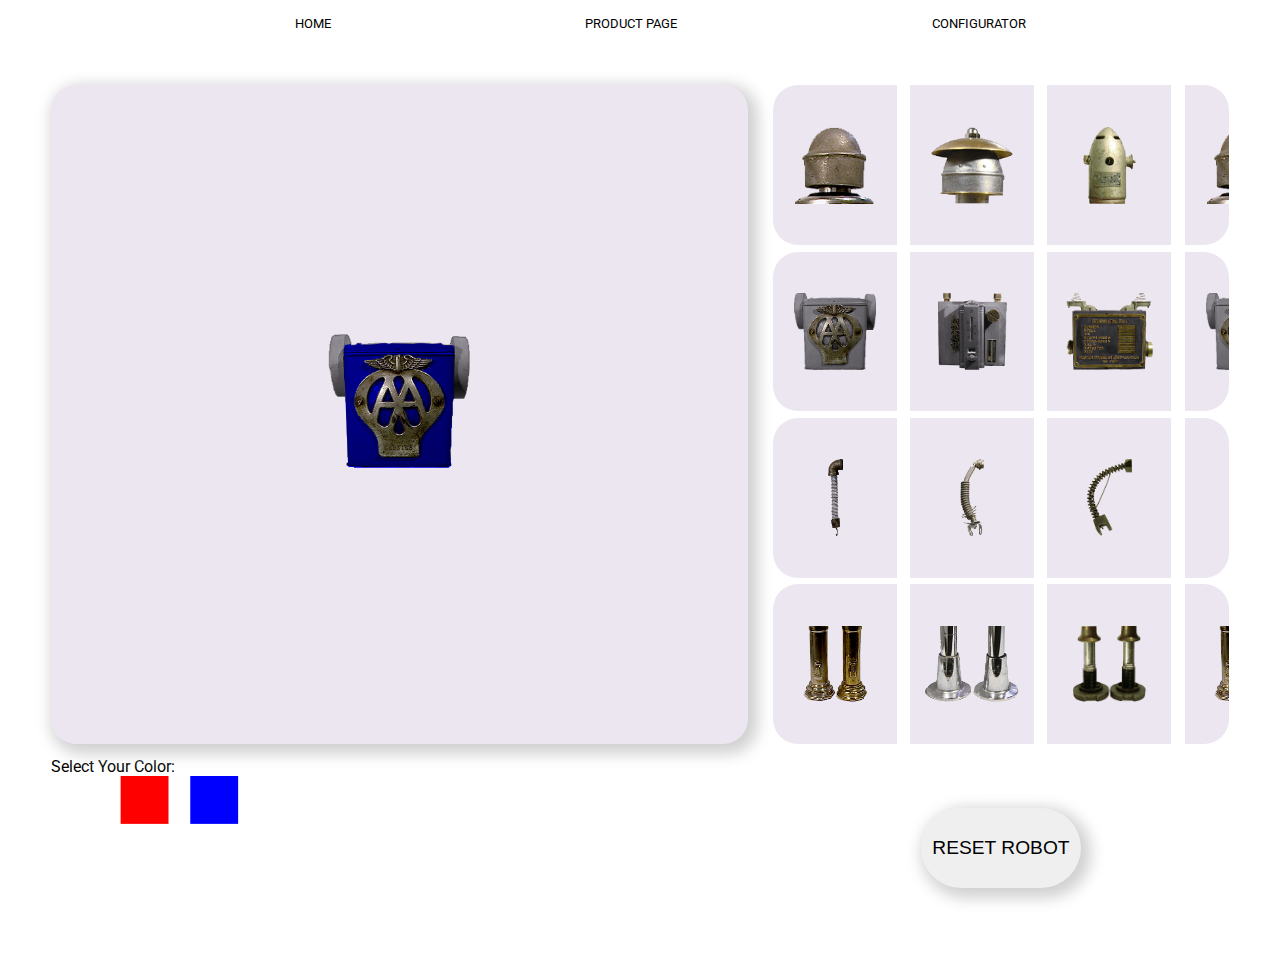
==== assemble.html @ 92189b18 "commiting all" ====
<!DOCTYPE html>
<html lang="en">
  <head>
    <meta charset="UTF-8" />
    <meta http-equiv="X-UA-Compatible" content="IE=edge" />
    <meta name="viewport" content="width=device-width, initial-scale=1.0" />

    <link rel="stylesheet" href="assemble.css" />
    <link rel="stylesheet" href="common.css" />

    <title>Robot assembly</title>
  </head>
  <body>
    <div id="nav">
      <ul>
        <li><a href="/index.html"> home</a></li>
        <li><a href="/scrolling.html">product page</a></li>
        <li><a href="/assemble.html">configurator</a></li>
      </ul>
    </div>
    <main>
      <div id="configurator">
        <div id="preview_container">
          <!-- APPEND CREATED LIST HERE -->
          <section id="chosen">
            <ul></ul>
          </section>
          <div id="preview">
            <!-- This SVG is just an example. It should be deleted and we call the robot_1.svg, robot_2.svg and so forth when clicking the bodies in the bodypart selection -->
            <!-- <svg
              xmlns="http://www.w3.org/2000/svg"
              xmlns:xlink="http://www.w3.org/1999/xlink"
              viewBox="0 0 424 454.9"
            >
              <g class="hide" data-part="legs_3" id="legs_3">
                <image
                  id="legs_3_img"
                  width="152"
                  height="160"
                  transform="translate(135.22 294.9)"
                  xlink:href="robots/robot_11.png"
                />
              </g>
              <g
                class="hide"
                data-part="legs_2"
                id="legs_2"
                style="fill: none; isolation: isolate"
              >
                <image
                  id="legs_2_img"
                  width="173"
                  height="142"
                  transform="translate(123.16 295.32)"
                  xlink:href="robots/robot_12.png"
                />
              </g>
              <g
                class="hide"
                data-part="legs_1"
                id="legs_1"
                style="fill: none; isolation: isolate"
              >
                <image
                  id="legs_1_img"
                  width="118"
                  height="140"
                  transform="translate(151.76 295.73)"
                  xlink:href="robots/robot_13.png"
                />
              </g>
              <g class="hide" data-part="arm_3_right" id="arm_3_right">
                <image
                  id="arm_3_r_img"
                  width="116"
                  height="182"
                  transform="translate(308 121.8)"
                  xlink:href="robots/robot_14.png"
                />
              </g>
              <g class="hide" data-part="arm_3_left" id="arm_3_left">
                <image
                  id="arm_3_l_img"
                  width="113"
                  height="195"
                  transform="translate(0 123.35)"
                  xlink:href="robots/robot_15.png"
                />
              </g>
              <g
                class="hide"
                data-part="arm_2_right"
                id="arm_2_right"
                style="fill: none; isolation: isolate"
              >
                <image
                  id="arm_2_r_img"
                  width="83"
                  height="241"
                  transform="translate(308.71 124.73)"
                  xlink:href="robots/robot_16.png"
                />
              </g>
              <g
                class="hide"
                data-part="arm_2_left"
                id="arm_2_left"
                style="fill: none; isolation: isolate"
              >
                <image
                  id="arm_2_l_img"
                  width="76"
                  height="242"
                  transform="translate(38.36 125.23)"
                  xlink:href="robots/robot_17.png"
                />
              </g>
              <g
                class="hide"
                data-part="arm_1_right"
                id="arm_1_right"
                style="fill: none; isolation: isolate"
              >
                <g id="arm_1_r" style="fill: none; isolation: isolate">
                  <path
                    d="M332.71,180.46l20,2v2h2v3h-2v2h2v3c-.3.75-2.72.21-2,3l2,1v2h-2v3h2v2l-2,1c-.74,2.57,1.77,2.15,2,4l-2,1-1,3h3v1c-4.65,1.46-2.51,1.15-2,5,0,0,2,0,1,1h-2v3h2v2h-2v3h2c-1.12,4.09-1.28,1.15-3,3,.33,1,.66,2,1,3h1l-2,3,2,1c.66,2.82-1.76,2.28-2,3a2.53,2.53,0,0,0,1,3,2.72,2.72,0,0,1-1,3c.33,1,.66,2,1,3h-1v2h-1l2,3-2,1c-.66,2.85,1.6,2.13,2,3v2h-2v2c.32.77,2.19.39,2,2h-1c-.34,1-.67,2-1,3,.09.56,2.32.52,2,2l-2,1v3h2c-.34.66-.67,1.33-1,2h-1c-.55,1.63,1,1.86,1,2q-.51,3-1,6h2v2h-2v3h2v2h-2c.7,4,.4,3.66,0,8h2c-.83,1.87-1.49,2.61-2,5h2c-.83,1.87-1.49,2.61-2,5h2c-.83,1.87-1.49,2.61-2,5h2v2h-2v3h2v2h-2c.44,2.22,1.86,3.47,2,5h-1a9.84,9.84,0,0,0-1,4h2c-1.13,4.09-2.09,1.7-3,3-1.17,1.65,1.6.79,2,1v1h-1c.33,1,.66,2,1,3l-3,1v1h-2v1h-16a7.48,7.48,0,0,0-2-3c.45-1.36,1.39-1.68,1-4,0,0-1.29-.21-1-2a2.72,2.72,0,0,0,1-3s-1.3-.12-1-2a2.74,2.74,0,0,0,1-3s-1.3-.12-1-2h1c.45-2.31-1-3-1-3,.33-1,.66-2,1-3v-1h-1a2.79,2.79,0,0,1,1-3c.52-2.41-.94-2.58-1-4,.33-.67.66-1.34,1-2h-1c.33-.67.66-1.34,1-2l-2-1c.13-1.7,2-1.83,2-2,.44-1.64-1-1.86-1-2q.5-3,1-6c-2-.58-.87.12-2-1l3-1c1-2.34-1.91-2.69-2-3q.5-2.5,1-5c0-.15-1.39-.38-1-2l2-1-2-4h2c.06-.72-1.65-3.36-2-5h2c-.83-1.88-1.49-2.62-2-5h2v-3h-2v-3h2v-2h-2v-3h2c-.34-1.34-.67-2.67-1-4h-1v-1h2a9.64,9.64,0,0,0-1-4h-1c.16-1.66,2-1.87,2-2q-.51-2.51-1-5h2c-.34-1.34-.67-2.67-1-4h-1v-1h2q-.51-2.51-1-5l2-1c-.2-1.73-2-1.88-2-2-.62-2.9,1.59-2.1,2-3v-2h-2v-2h2v-3h-2v-2c2.76-.73,2.23-.28,3-3h-2v-3h2c-2.46-5.88-1.31-1.51,0-7h-2c.33-1.34.66-2.67,1-4h1l-2-3c1.71-1.13,1.35-.64,2-3h-2c.46-2.4,1.15-3.15,2-5h-2v-3h2Z"
                  />
                </g>
                <image
                  id="arm_1_r_img"
                  width="59"
                  height="276"
                  transform="translate(304.71 121.46)"
                  xlink:href="robots/robot_18.png"
                />
              </g>
              <g
                class="hide"
                data-part="arm_1_left"
                id="arm_1_left"
                style="fill: none; isolation: isolate"
              >
                <g
                  id="arm_1_l"
                  style="
                    fill: none;
                    mix-blend-mode: multiply;
                    isolation: isolate;
                  "
                >
                  <path
                    d="M93.21,185.49h2v3h-1c-.8,1.82-1.26.78,0,2s0,.4,2,1v2l-3,1c.85,1.13-.13.14,1,1,1.14,1.14,0,.4,2,1-.64,2.74-1.31,2.27-2,5h3v1c-2,1.13-2.34,1.42-3,4h3c-.72,2.76-.28,2.24-3,3v2l3,1-3,4c2.76.72,2.24.28,3,3h-2v3h2c-.64,2.74-1.31,2.27-2,5h2v3h-2v3h2v2h-2v3h2v2h-2c1.16,4.08.91,1.06,3,3v1h-1c-1.14,1.14,0,.4-2,1,1.16,4.08.91,1.06,3,3v1h-1c-1.14,1.14,0,.4-2,1v3h3v1c-5.26,2.66-1.46,1,0,6h-2l1,4h1c.23,1.75-2,1.74-2,2-.08.57,1.68,3.44,2,5h-2v3h3v1h-1c-1.14,1.14,0,.4-2,1v4h1v-1c.86-1.89,1,2,1,2h-2v3h2v2h-2l-1,3h3v1a6.12,6.12,0,0,0-3,3h1c1.14,1.14,0,.4,2,1-2,2.52-2.41.41-3,5h3v1h-2v3s1.68.81,2,2h-1l-2,3h3v2c-.35.8-2.72.21-2,3l2,1v2h-2v3h3v1h-2v3h2v2h-2c.38,3.54,1.24,3,2,6l-7,1v1l-16,2v-3h2v-2c-2.76-.72-2.24-.28-3-3h3v-2c-2.76-.72-2.24-.28-3-3h2c-.77-3.22-1.51-2.16-2-6h2v-1c-1.91-1.26-1.66-1-2-4h2v-1a6.75,6.75,0,0,1-3-3c2.88-2.11,2-.92,1-4h-1v-1h1c1.14-1.14,0-.4,2-1v-2h-2v-3h2v-2l-3-1v-1h1c1.14-1.14,0-.4,2-1-.72-2.76-.28-2.24-3-3v-2h3c-.72-2.76-.28-2.24-3-3v-2h3v-3h-2c.68-3.81.66-3.2,0-7h2v-3c-2-.57-.86.12-2-1,1.91-1.26,1.66-1,2-4h-2v-2h2v-3h-3v-1c1.36-1.17,1.53-1.83,2-4h-2v-2h2v-3h-2c.65-2.74,1.31-2.28,2-5h-2c.65-2.74,1.31-2.28,2-5l-3-1v-1h1c1.14-1.14,0-.4,2-1-.64-2.74-1.31-2.28-2-5h2v-3h-3v-2h3c-.72-2.76-.28-2.24-3-3v-2h3v-1c-1.14-1.14-.4,0-1-2h-2v-2h3v-1c-1.14-1.14-.4,0-1-2h-2v-2h3v-1c-1.14-1.14-.4,0-1-2h-2v-2h2v-3h-2v-3h2v-1c-1.91-1.26-1.66-1-2-4,1.14-1.14.4,0,1-2h-2c.65-2.74,1.31-2.28,2-5h-3v-1h1v-3h1v-1h-3v-1h1c1.78-1.59,16.62-3,21-3a6.8,6.8,0,0,0,3,3C94.27,183.29,93.83,183.06,93.21,185.49Z"
                  />
                </g>
                <image
                  id="arm_1_l_img"
                  width="53"
                  height="273"
                  transform="translate(62.23 121.46)"
                  xlink:href="robots/robot_19.png"
                />
              </g>
              <g class="hide" data-part="head_3" id="head_3">
                <image
                  id="head_3_img"
                  width="75"
                  height="109"
                  transform="translate(174.24)"
                  xlink:href="robots/robot_110.png"
                />
              </g>
              <g
                class="hide"
                data-part="head_2"
                id="head_2"
                style="fill: none; isolation: isolate"
              >
                <image
                  id="head_2_img"
                  width="117"
                  height="109"
                  transform="translate(152.72 1.03)"
                  xlink:href="robots/robot_111.png"
                />
              </g>
              <g
                class="hide"
                data-part="head_1"
                id="head_1"
                style="fill: none; isolation: isolate"
              >
                <image
                  id="head_1_img"
                  width="97"
                  height="94"
                  transform="translate(163 15.03)"
                  xlink:href="robots/robot_112.png"
                />
              </g>
              <g
                class="hide"
                data-part="body_1"
                id="body_1"
                style="fill: none; isolation: isolate"
              >
                <g id="torso_1" style="fill: none; isolation: isolate">
                  <path
                    d="M153.46,110.33c11.13,0,21.74.41,30.13-2h10v1c2.69.7,4.6-.77,6-1l33.15,1c9.05-2.53,20.8.19,30.14,0l13.06-1,1,2h2v1h15.07c2.45,4.67,2.09,10.71,2,18.08-1.91,2.21-1,9.14-1,13.06v51.23h-1v3h-1v23.11h-1v18.08h-1V267h-1v3h-1q1,12.56,2,25.11a13.36,13.36,0,0,0-4,3H142.41v-1h-8l-1-2h-2v-4h2q-2.52-61.78-5-123.56c-2-7.25-1-19.17-1-28.13,0-10.36-2.28-19.48,1-28.12l9-2,1,2h6v-1h2l1-2c3.06-1.27,4.52,2.16,6,0Z"
                  />
                  <path
                    d="M171.54,134.44v-2h-2v2c-4.31-.09-9.19-.08-12.06,1v2a40.54,40.54,0,0,1,6,4l2,3h3v1h2v1h2l1,2h7v2l-6,2v1h-3v1h-2l-1,2-4,1-1,2h-2l-2,3q-3.51,3-7,6v2l-2,1v2l-2,2v2h-1v2h-1v2h-1v4h-1c-1,3-2.21,15-1,19.09h1v5h1v3h1c.34,1.34.67,2.68,1,4h1v2l4,3v2l5,4v2l5,4,5,6,3,2v2l2,1v2l2,1v2h1v2h1c3.35,7.56,2.28,18.93,4,28.13l3,1,1,2h2v1h53.23v-2l3-2c-.34-2-.67-4-1-6h1V259h1v-2h1v-3h1c.34-1.34.67-2.68,1-4l4-3v-2l10.05-9,4-5,2-1v-2l3-2,1-4,2-1v-2l2-2v-2h1v-2l2-1c.33-1.34.67-2.68,1-4h1c1.31-3.63,0-19.62-1-22.1h-1v-2h-1v-3h-1v-2h-1v-2l-2-1c-.33-1.34-.67-2.68-1-4l-3-2v-2l-3-2c-5.67-5.77-11.63-12.19-21.09-14.06.85-1.14-.13-.15,1-1,2.07-2.3,6-1.9,9-3,.66-1.2,1.63-1.43,2-2v-2l2-1v-4l3-2-1-3h-7v-2h-2v2h-6v-1h-2v-1h-8v-1h-2v-1l-6-2v-1l-14.06,1v-1l-12.06,1v1c-.89.12-4-3.27-8-2v1l-5,1-1,2-4,1v1h-7v1Z"
                  />
                </g>
                <g id="shoulders_1" style="fill: none; isolation: isolate">
                  <path
                    d="M129.35,190.69H117.29l-2-3h-1v-2h-1v-3h-1v-2h-1v-4h-1v-4h-1v-5h-1v-5h-1q-.51-6.52-1-13.06h-1v-3h-1V133.44c0-13.47,2.06-23.59,4-34.16,1.1-.59,1.6-1.76,2-2h2v-1l20.09-1c2.46,4.38,5.36,8.6,6,15.06-4.43-1.77-3.81-.54-7,1-2.24,1.07-1.12-1-3,1-1.68,1.78-3.28,13.58-2,18.08,1.5,5.26,1,14.22,1,21.1v16.07h1v8A90.18,90.18,0,0,0,129.35,190.69Z"
                  />
                  <path
                    d="M311.17,193.71H295.09q.51-40.19,1-80.36c-3.11-1.65-1.81-1.91-7-2,.35-4.71,2.13-7.9,3-12.06,3.5-.72,18.56-1.3,21.09,1,2.83,2.32,3.91,7.16,5,11v9c3.18,11.55.76,37.48-2,47.21v9h-1v5h-1v5h-1Q312.16,190.19,311.17,193.71Z"
                  />
                </g>
                <g id="chest_1" style="fill: none; isolation: isolate">
                  <path
                    d="M211.72,186.68h-2c-1.14-9.05-15-26.12,4-26.12,1.84,3.38,3.74,4.73,4,10h-1c-.33,2-.67,4-1,6h-1v3l-2,1C212.39,182.66,212.05,184.67,211.72,186.68Z"
                  />
                  <path
                    d="M184.6,162.57h3v1h1v3h-1q-.51,3-1,6l-2,1c-.34,1.34-.67,2.68-1,4h-1c-.34,1.33-.67,2.67-1,4h-1L169.53,214.8c-2-.57-.87.12-2-1-2.57-2.22-1.78-4.52-3-8h-1V186.68h1c.33-1.34.67-2.68,1-4h1v-3h1v-2l2-1v-2l2-1,5-6h1l1-2h2l1-2h3Z"
                  />
                  <path
                    d="M251.9,212.79c-.69-4-2.75-6.88-4-10l-2-9h-1v-2h-1v-3h-1l-2-6h-1v-2h-1v-2h-1v-3h-1c-.33-1.34-.67-2.68-1-4h-1v-2h-1v-2h-1c-.92-1.39-.67-1.76-1-4a12.71,12.71,0,0,1,5-1v1l5,1,2,3,9,8v2h1c.33,1.33.67,2.67,1,4h1v4h1v2h1v6h1c1.35,4.81-1.22,16.28-3,18.08v1Z"
                  />
                  <path
                    d="M193.64,181.65c2.77.73,2.24.28,3,3h1c.34,2,.67,4,1,6h1v3h1v2h1c.45,1.34-.39.14-1,1-2.06,1.89-9.27,1.11-13.06,1-.85-1.14.13-.15-1-1C188.79,191.63,191.36,187.12,193.64,181.65Z"
                  />
                  <path
                    d="M227.79,181.65c1.17,5.73,4.58,8.08,5,15.07-4.88.89-6.5.18-12.05,0l2-10,2-1v-3h1C226.93,181.51,225.78,182.26,227.79,181.65Z"
                  />
                  <path
                    d="M193.64,233.89a21.21,21.21,0,0,1-10,0l-2-3h-1v-2h-1c-1.43-4,3.29-15.67,4-19.09,4.07-1.52,11.44-1.05,17.08-1v-1h1v1c1.15,1.14.4,0,1,2h-1c-.33,1.68-.67,3.35-1,5h-1v3h-1v2h-1v5h-1l-1,5h-1C194.31,231.88,194,232.88,193.64,233.89Z"
                  />
                  <path
                    d="M219.75,208.78h18.09c.58,2.82,2.27,4.79,3,7v6h1v3h1c-.34,2-.67,4-1,6-5.72,3.5-4.34,5.23-12,2-.54-1.06-1.85-1.71-2-2v-3l-2-1v-2h-1l-2-9C221.54,213,220.3,213.3,219.75,208.78Z"
                  />
                  <path
                    d="M210.71,224.85c2.84,1.86,6.82,12.14,7,17.07-2.15,1.73-.57,2.05-4,3v1c-1.69,1-5.89-.76-7-1-1-2.22-1.67-2.83-2-6Q207.71,231.88,210.71,224.85Z"
                  />
                </g>
                <image
                  id="body_1_img"
                  width="215"
                  height="203"
                  transform="translate(104 94.73)"
                  xlink:href="robots/robot_113.png"
                />
              </g>
            </svg> -->
          </div>
        </div>
        <div id="bodyparts">
          <div id="heads">
            <div class="part_container">
              <img src="img/head_1.png" data-part="head_1" alt="" />
            </div>
            <div class="part_container">
              <img src="img/head_2.png" data-part="head_2" alt="" />
            </div>
            <div class="part_container">
              <img src="img/head_3.png" data-part="head_3" alt="" />
            </div>
            <div class="part_container">
              <img src="img/head_1.png" data-part="head_1" alt="" />
            </div>
            <div class="part_container">
              <img src="img/head_2.png" data-part="head_2" alt="" />
            </div>
            <div class="part_container">
              <img src="img/head_3.png" data-part="head_3" alt="" />
            </div>
          </div>
          <div id="bodies">
            <div class="part_container">
              <img src="img/body_1.png" data-part="body_1" alt="" />
            </div>
            <div class="part_container">
              <img src="img/body_2.png" data-part="body_2" alt="" />
            </div>
            <div class="part_container">
              <img src="img/body_3.png" data-part="body_3" alt="" />
            </div>
            <div class="part_container">
              <img src="img/body_1.png" data-part="body_1" alt="" />
            </div>
            <div class="part_container">
              <img src="img/body_2.png" data-part="body_2" alt="" />
            </div>
            <div class="part_container">
              <img src="img/body_3.png" data-part="body_3" alt="" />
            </div>
          </div>
          <div id="arms">
            <div class="part_container">
              <img src="img/arm_1_left.png" data-part="arm_1_left" alt="" />
            </div>
            <div class="part_container">
              <img src="img/arm_2_left.png" data-part="arm_2_left" alt="" />
            </div>
            <div class="part_container">
              <img src="img/arm_3_left.png" data-part="arm_3_left" alt="" />
            </div>
            <div class="part_container">
              <img src="img/arm_1_right.png" data-part="arm_1_right" alt="" />
            </div>
            <div class="part_container">
              <img src="img/arm_2_right.png" data-part="arm_2_right" alt="" />
            </div>
            <div class="part_container">
              <img src="img/arm_3_right.png" data-part="arm_3_right" alt="" />
            </div>
          </div>
          <div id="legs">
            <div class="part_container">
              <img src="img/legs_1.png" data-part="legs_1" alt="" />
            </div>
            <div class="part_container">
              <img src="img/legs_2.png" data-part="legs_2" alt="" />
            </div>
            <div class="part_container">
              <img src="img/legs_3.png" data-part="legs_3" alt="" />
            </div>
            <div class="part_container">
              <img src="img/legs_1.png" data-part="legs_1" alt="" />
            </div>
            <div class="part_container">
              <img src="img/legs_2.png" data-part="legs_2" alt="" />
            </div>
            <div class="part_container">
              <img src="img/legs_3.png" data-part="legs_3" alt="" />
            </div>
          </div>
        </div>

        <section id="colors">
          Select Your Color:
          <svg viewbox="0 0 800 200">
            <rect
              class="color_btn"
              x="80"
              width="55
            "
              height="55
            "
              fill="red"
            />
            <rect
              class="color_btn"
              x="160"
              width="55
            "
              height="55
            "
              fill="blue"
            />
          </svg>
        </section>
        <div id="btn"><button>reset robot</button></div>
      </div>
    </main>

    <script src="https://cdnjs.cloudflare.com/ajax/libs/gsap/3.6.0/gsap.min.js"></script>
    <script src="assemble.js"></script>
    <script src="toggle.js"></script>
    <script src="color.js"></script>
  </body>
</html>
---- assemble.css ----
/**CONFIGURATOR**/
* {
  box-sizing: border-box;
}
/* Hide scrollbars in all scrollable divs */
*::-webkit-scrollbar {
  position: relative;
  display: none;
}

body {
  margin: 0px;
}

/* --- MOBILE VIEW --- */

@media only screen and (max-width: 699px) {
  #configurator {
    padding: 3vw;
    width: 100vw;
    /* height: 100vh;
        overflow: hidden; */
    overflow-y: scroll;
    scroll-behavior: smooth;
  }

  /* #preview_container only here to fix #preview and hide scroll content behind it - maybe there's a better solution? */
  #preview_container {
    /* background-color: darkmagenta; */
    position: fixed;
    top: 0vw;
    left: 0vw;
    width: 100vw;
    height: 100vw;
    display: flex;
    justify-content: center;
    align-items: center;
  }

  #preview_container #nav {
  }

  #preview {
    width: 94vw;
    height: 94vw;
  }

  #bodyparts {
    margin-top: 100vw;
    width: 94vw;
  }

  #bodyparts > div {
    width: 94vw;
    height: 30vw;
    margin-top: 3vw;
    display: grid;
    grid-template-columns: repeat(6, 35%);
    grid-gap: 2%;
    overflow-x: scroll;
    scroll-behavior: smooth;
  }

  .part_container {
    display: flex;
    justify-content: center;
    align-items: center;
  }

  .part_container img {
    max-height: 20vw;
  }

  #colors {
    margin-top: 3vw;
    width: 94vw;
    height: 94vw;
  }

  #activator {
    margin-top: 3vw;
    width: 94vw;
    height: 94vw;
  }
}

/* --- BIGGER THAN MOBILE --- */

@media only screen and (min-width: 700px) {
  #configurator {
    width: 100vw;
    height: 100vh;
    padding: 3vw;
    display: grid;
    grid-template-areas:
      "preview bodyparts"
      "colors reset";
    grid-template-columns: 60% 40%;
    grid-template-rows: 80% 20%;
  }
  /* Here the preview_container takes up the grid area, but only serves to contain the #preview */
  #preview_container {
    grid-area: preview;
    margin: 0 1vw;
  }

  #chosen ul {
    position: absolute;
    left: 0;
    z-index: 200;
    /* display: flex;
    justify-content: flex-start; */
  }
  #chosen ul li {
    padding: 10px;
  }
  /*CHOSEN PARTS TO ANIMATE*/

  #preview {
    background-color: rgb(236, 230, 241);
    position: relative;
    height: 100%;
    width: 100%;
    border-radius: 25px;
    -webkit-border-radius: 25px;
    -moz-border-radius: 25px;
    -ms-border-radius: 25px;
    -o-border-radius: 25px;
    box-shadow: 5px 5px 15px 5px #d0d0d0;
  }

  /* See preview.css for positioning of the robot body parts */

  #bodyparts {
    grid-area: bodyparts;
    margin: 0 1vw;
    display: flex;
    flex-direction: column;
    gap: 0.5vw;
  }

  #bodyparts > div {
    width: 100%;
    height: 18vw;
    display: grid;
    grid-template-columns: repeat(10, 40%);
    grid-gap: 2%;
    overflow-x: scroll;
    scroll-behavior: smooth;
    border-radius: 25px;
  }

  .part_container {
    background-color: rgb(236, 230, 241);
    border: 0.5px lightgray;
    margin-right: 1vw;
    height: 100%;
    display: flex;
    justify-content: center;
    align-items: center;
  }

  .part_container img {
    height: 9vw;
  }

  .part_container img:hover {
    cursor: pointer;
  }

  #colors {
    grid-area: colors;
    margin: 1vw;
  }

  #btn {
    text-align: center;
    margin-top: 5vw;
  }
}

/*LARGE DESKTOPS*/
@media only screen and (min-width: 1200px) {
  #bodyparts > div {
    width: 100%;
    height: 18vw;
    grid-template-columns: repeat(10, 30%);
    grid-gap: 0.1%;
  }

  .part_container img {
    height: 6vw;
  }
}

/* Animation classes */

/* Create animation for adding a feature */
.animate-feature-in {
  animation: animate-in 1.2s;
  animation-iteration-count: 1;
}

@keyframes animate-in {
  0% {
    transform: translate(var(--diffX), var(--diffY));
  }
  100% {
    transform: translate(0, 0);
  }
}

/* Create animation for adding a feature */
.animate-feature-out {
  animation: animate-out 1.2s;
  animation-iteration-count: 1;
}

@keyframes animate-out {
  0% {
    transform: translate(0, 0);
  }
  100% {
    transform: translate(var(--diffX), var(--diffY));
    opacity: 0;
  }
}
---- common.css ----
/**MISSING  BACKGROUND COLOR**/
/**MISSING BACKGROUND COLOR OR IMG**/
@import url("https://fonts.googleapis.com/css2?family=Roboto&display=swap");
body {
  margin: 0;
  padding: 0;
  height: 100%;
  overflow-x: hidden;
  font-family: "Roboto", sans-serif;
}

.hide {
  display: none;
}

.active {
  text-decoration: underline;
  background-color: rgb(82, 81, 81, 0.9);
}

#nav ul {
  display: flex;
  justify-content: space-evenly;
}
ul li {
  list-style: none;
  text-transform: uppercase;
  color: black;
  font-size: 0.8rem;
}

li a {
  color: black;
  text-decoration: none;
}

li a:hover {
  text-decoration: underline;
  cursor: pointer;
}
li a:visited {
  text-decoration: none;
}

button {
  overflow: hidden;
  font-size: 1.2rem;
  text-transform: uppercase;
  width: 10rem;
  height: 5rem;
  border: none;
  border-radius: 45px;
  -webkit-border-radius: 45px;
  -moz-border-radius: 45px;
  -ms-border-radius: 45px;
  -o-border-radius: 45px;
  transition: transform 0.2s, background-color 0s 0.1s, color 0s 0.1s;
  -webkit-transition: transform 0.2s, background-color 0s 0.1s, color 0s 0.1s;
  -moz-transition: transform 0.2s, background-color 0s 0.1s, color 0s 0.1s;
  -ms-transition: transform 0.2s, background-color 0s 0.1s, color 0s 0.1s;
  -o-transition: transform 0.2s, background-color 0s 0.1s, color 0s 0.1s;
  box-shadow: 5px 5px 15px 5px #d0d0d0;
}

#btn:hover,
button:hover {
  transform: rotateY(180deg);
  color: hotpink;
}

#btn:hover #btn {
  transform: rotateY(900deg);
}

/*PREVIEW PAGE*/
#preview {
  display: flex;
  justify-content: center;
  align-items: center;
}

#preview svg {
  width: 80%;
  max-width: 80%;
  position: absolute;
}

.hide {
  display: none;
}

@media only screen and (min-width: 1400px) {
  #preview svg {
    width: 60%;
  }
}
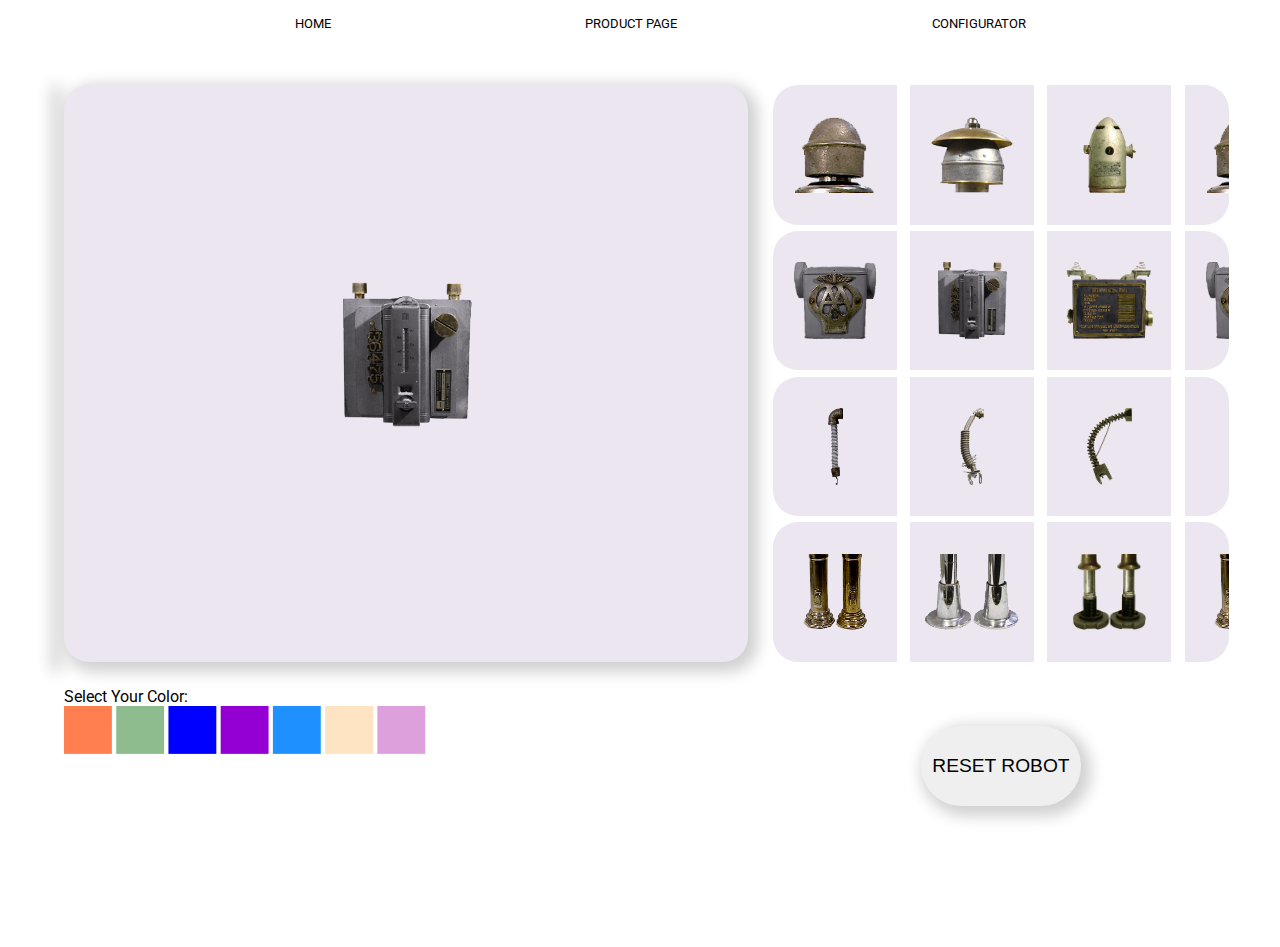
==== commit dd816f87: "Body part and color selection now work" ====
--- a/assemble.html
+++ b/assemble.html
@@ -10,6 +10,7 @@
 
     <title>Robot assembly</title>
   </head>
+
   <body>
     <div id="nav">
       <ul>
@@ -25,236 +26,7 @@
           <section id="chosen">
             <ul></ul>
           </section>
-          <div id="preview">
-            <!-- This SVG is just an example. It should be deleted and we call the robot_1.svg, robot_2.svg and so forth when clicking the bodies in the bodypart selection -->
-            <!-- <svg
-              xmlns="http://www.w3.org/2000/svg"
-              xmlns:xlink="http://www.w3.org/1999/xlink"
-              viewBox="0 0 424 454.9"
-            >
-              <g class="hide" data-part="legs_3" id="legs_3">
-                <image
-                  id="legs_3_img"
-                  width="152"
-                  height="160"
-                  transform="translate(135.22 294.9)"
-                  xlink:href="robots/robot_11.png"
-                />
-              </g>
-              <g
-                class="hide"
-                data-part="legs_2"
-                id="legs_2"
-                style="fill: none; isolation: isolate"
-              >
-                <image
-                  id="legs_2_img"
-                  width="173"
-                  height="142"
-                  transform="translate(123.16 295.32)"
-                  xlink:href="robots/robot_12.png"
-                />
-              </g>
-              <g
-                class="hide"
-                data-part="legs_1"
-                id="legs_1"
-                style="fill: none; isolation: isolate"
-              >
-                <image
-                  id="legs_1_img"
-                  width="118"
-                  height="140"
-                  transform="translate(151.76 295.73)"
-                  xlink:href="robots/robot_13.png"
-                />
-              </g>
-              <g class="hide" data-part="arm_3_right" id="arm_3_right">
-                <image
-                  id="arm_3_r_img"
-                  width="116"
-                  height="182"
-                  transform="translate(308 121.8)"
-                  xlink:href="robots/robot_14.png"
-                />
-              </g>
-              <g class="hide" data-part="arm_3_left" id="arm_3_left">
-                <image
-                  id="arm_3_l_img"
-                  width="113"
-                  height="195"
-                  transform="translate(0 123.35)"
-                  xlink:href="robots/robot_15.png"
-                />
-              </g>
-              <g
-                class="hide"
-                data-part="arm_2_right"
-                id="arm_2_right"
-                style="fill: none; isolation: isolate"
-              >
-                <image
-                  id="arm_2_r_img"
-                  width="83"
-                  height="241"
-                  transform="translate(308.71 124.73)"
-                  xlink:href="robots/robot_16.png"
-                />
-              </g>
-              <g
-                class="hide"
-                data-part="arm_2_left"
-                id="arm_2_left"
-                style="fill: none; isolation: isolate"
-              >
-                <image
-                  id="arm_2_l_img"
-                  width="76"
-                  height="242"
-                  transform="translate(38.36 125.23)"
-                  xlink:href="robots/robot_17.png"
-                />
-              </g>
-              <g
-                class="hide"
-                data-part="arm_1_right"
-                id="arm_1_right"
-                style="fill: none; isolation: isolate"
-              >
-                <g id="arm_1_r" style="fill: none; isolation: isolate">
-                  <path
-                    d="M332.71,180.46l20,2v2h2v3h-2v2h2v3c-.3.75-2.72.21-2,3l2,1v2h-2v3h2v2l-2,1c-.74,2.57,1.77,2.15,2,4l-2,1-1,3h3v1c-4.65,1.46-2.51,1.15-2,5,0,0,2,0,1,1h-2v3h2v2h-2v3h2c-1.12,4.09-1.28,1.15-3,3,.33,1,.66,2,1,3h1l-2,3,2,1c.66,2.82-1.76,2.28-2,3a2.53,2.53,0,0,0,1,3,2.72,2.72,0,0,1-1,3c.33,1,.66,2,1,3h-1v2h-1l2,3-2,1c-.66,2.85,1.6,2.13,2,3v2h-2v2c.32.77,2.19.39,2,2h-1c-.34,1-.67,2-1,3,.09.56,2.32.52,2,2l-2,1v3h2c-.34.66-.67,1.33-1,2h-1c-.55,1.63,1,1.86,1,2q-.51,3-1,6h2v2h-2v3h2v2h-2c.7,4,.4,3.66,0,8h2c-.83,1.87-1.49,2.61-2,5h2c-.83,1.87-1.49,2.61-2,5h2c-.83,1.87-1.49,2.61-2,5h2v2h-2v3h2v2h-2c.44,2.22,1.86,3.47,2,5h-1a9.84,9.84,0,0,0-1,4h2c-1.13,4.09-2.09,1.7-3,3-1.17,1.65,1.6.79,2,1v1h-1c.33,1,.66,2,1,3l-3,1v1h-2v1h-16a7.48,7.48,0,0,0-2-3c.45-1.36,1.39-1.68,1-4,0,0-1.29-.21-1-2a2.72,2.72,0,0,0,1-3s-1.3-.12-1-2a2.74,2.74,0,0,0,1-3s-1.3-.12-1-2h1c.45-2.31-1-3-1-3,.33-1,.66-2,1-3v-1h-1a2.79,2.79,0,0,1,1-3c.52-2.41-.94-2.58-1-4,.33-.67.66-1.34,1-2h-1c.33-.67.66-1.34,1-2l-2-1c.13-1.7,2-1.83,2-2,.44-1.64-1-1.86-1-2q.5-3,1-6c-2-.58-.87.12-2-1l3-1c1-2.34-1.91-2.69-2-3q.5-2.5,1-5c0-.15-1.39-.38-1-2l2-1-2-4h2c.06-.72-1.65-3.36-2-5h2c-.83-1.88-1.49-2.62-2-5h2v-3h-2v-3h2v-2h-2v-3h2c-.34-1.34-.67-2.67-1-4h-1v-1h2a9.64,9.64,0,0,0-1-4h-1c.16-1.66,2-1.87,2-2q-.51-2.51-1-5h2c-.34-1.34-.67-2.67-1-4h-1v-1h2q-.51-2.51-1-5l2-1c-.2-1.73-2-1.88-2-2-.62-2.9,1.59-2.1,2-3v-2h-2v-2h2v-3h-2v-2c2.76-.73,2.23-.28,3-3h-2v-3h2c-2.46-5.88-1.31-1.51,0-7h-2c.33-1.34.66-2.67,1-4h1l-2-3c1.71-1.13,1.35-.64,2-3h-2c.46-2.4,1.15-3.15,2-5h-2v-3h2Z"
-                  />
-                </g>
-                <image
-                  id="arm_1_r_img"
-                  width="59"
-                  height="276"
-                  transform="translate(304.71 121.46)"
-                  xlink:href="robots/robot_18.png"
-                />
-              </g>
-              <g
-                class="hide"
-                data-part="arm_1_left"
-                id="arm_1_left"
-                style="fill: none; isolation: isolate"
-              >
-                <g
-                  id="arm_1_l"
-                  style="
-                    fill: none;
-                    mix-blend-mode: multiply;
-                    isolation: isolate;
-                  "
-                >
-                  <path
-                    d="M93.21,185.49h2v3h-1c-.8,1.82-1.26.78,0,2s0,.4,2,1v2l-3,1c.85,1.13-.13.14,1,1,1.14,1.14,0,.4,2,1-.64,2.74-1.31,2.27-2,5h3v1c-2,1.13-2.34,1.42-3,4h3c-.72,2.76-.28,2.24-3,3v2l3,1-3,4c2.76.72,2.24.28,3,3h-2v3h2c-.64,2.74-1.31,2.27-2,5h2v3h-2v3h2v2h-2v3h2v2h-2c1.16,4.08.91,1.06,3,3v1h-1c-1.14,1.14,0,.4-2,1,1.16,4.08.91,1.06,3,3v1h-1c-1.14,1.14,0,.4-2,1v3h3v1c-5.26,2.66-1.46,1,0,6h-2l1,4h1c.23,1.75-2,1.74-2,2-.08.57,1.68,3.44,2,5h-2v3h3v1h-1c-1.14,1.14,0,.4-2,1v4h1v-1c.86-1.89,1,2,1,2h-2v3h2v2h-2l-1,3h3v1a6.12,6.12,0,0,0-3,3h1c1.14,1.14,0,.4,2,1-2,2.52-2.41.41-3,5h3v1h-2v3s1.68.81,2,2h-1l-2,3h3v2c-.35.8-2.72.21-2,3l2,1v2h-2v3h3v1h-2v3h2v2h-2c.38,3.54,1.24,3,2,6l-7,1v1l-16,2v-3h2v-2c-2.76-.72-2.24-.28-3-3h3v-2c-2.76-.72-2.24-.28-3-3h2c-.77-3.22-1.51-2.16-2-6h2v-1c-1.91-1.26-1.66-1-2-4h2v-1a6.75,6.75,0,0,1-3-3c2.88-2.11,2-.92,1-4h-1v-1h1c1.14-1.14,0-.4,2-1v-2h-2v-3h2v-2l-3-1v-1h1c1.14-1.14,0-.4,2-1-.72-2.76-.28-2.24-3-3v-2h3c-.72-2.76-.28-2.24-3-3v-2h3v-3h-2c.68-3.81.66-3.2,0-7h2v-3c-2-.57-.86.12-2-1,1.91-1.26,1.66-1,2-4h-2v-2h2v-3h-3v-1c1.36-1.17,1.53-1.83,2-4h-2v-2h2v-3h-2c.65-2.74,1.31-2.28,2-5h-2c.65-2.74,1.31-2.28,2-5l-3-1v-1h1c1.14-1.14,0-.4,2-1-.64-2.74-1.31-2.28-2-5h2v-3h-3v-2h3c-.72-2.76-.28-2.24-3-3v-2h3v-1c-1.14-1.14-.4,0-1-2h-2v-2h3v-1c-1.14-1.14-.4,0-1-2h-2v-2h3v-1c-1.14-1.14-.4,0-1-2h-2v-2h2v-3h-2v-3h2v-1c-1.91-1.26-1.66-1-2-4,1.14-1.14.4,0,1-2h-2c.65-2.74,1.31-2.28,2-5h-3v-1h1v-3h1v-1h-3v-1h1c1.78-1.59,16.62-3,21-3a6.8,6.8,0,0,0,3,3C94.27,183.29,93.83,183.06,93.21,185.49Z"
-                  />
-                </g>
-                <image
-                  id="arm_1_l_img"
-                  width="53"
-                  height="273"
-                  transform="translate(62.23 121.46)"
-                  xlink:href="robots/robot_19.png"
-                />
-              </g>
-              <g class="hide" data-part="head_3" id="head_3">
-                <image
-                  id="head_3_img"
-                  width="75"
-                  height="109"
-                  transform="translate(174.24)"
-                  xlink:href="robots/robot_110.png"
-                />
-              </g>
-              <g
-                class="hide"
-                data-part="head_2"
-                id="head_2"
-                style="fill: none; isolation: isolate"
-              >
-                <image
-                  id="head_2_img"
-                  width="117"
-                  height="109"
-                  transform="translate(152.72 1.03)"
-                  xlink:href="robots/robot_111.png"
-                />
-              </g>
-              <g
-                class="hide"
-                data-part="head_1"
-                id="head_1"
-                style="fill: none; isolation: isolate"
-              >
-                <image
-                  id="head_1_img"
-                  width="97"
-                  height="94"
-                  transform="translate(163 15.03)"
-                  xlink:href="robots/robot_112.png"
-                />
-              </g>
-              <g
-                class="hide"
-                data-part="body_1"
-                id="body_1"
-                style="fill: none; isolation: isolate"
-              >
-                <g id="torso_1" style="fill: none; isolation: isolate">
-                  <path
-                    d="M153.46,110.33c11.13,0,21.74.41,30.13-2h10v1c2.69.7,4.6-.77,6-1l33.15,1c9.05-2.53,20.8.19,30.14,0l13.06-1,1,2h2v1h15.07c2.45,4.67,2.09,10.71,2,18.08-1.91,2.21-1,9.14-1,13.06v51.23h-1v3h-1v23.11h-1v18.08h-1V267h-1v3h-1q1,12.56,2,25.11a13.36,13.36,0,0,0-4,3H142.41v-1h-8l-1-2h-2v-4h2q-2.52-61.78-5-123.56c-2-7.25-1-19.17-1-28.13,0-10.36-2.28-19.48,1-28.12l9-2,1,2h6v-1h2l1-2c3.06-1.27,4.52,2.16,6,0Z"
-                  />
-                  <path
-                    d="M171.54,134.44v-2h-2v2c-4.31-.09-9.19-.08-12.06,1v2a40.54,40.54,0,0,1,6,4l2,3h3v1h2v1h2l1,2h7v2l-6,2v1h-3v1h-2l-1,2-4,1-1,2h-2l-2,3q-3.51,3-7,6v2l-2,1v2l-2,2v2h-1v2h-1v2h-1v4h-1c-1,3-2.21,15-1,19.09h1v5h1v3h1c.34,1.34.67,2.68,1,4h1v2l4,3v2l5,4v2l5,4,5,6,3,2v2l2,1v2l2,1v2h1v2h1c3.35,7.56,2.28,18.93,4,28.13l3,1,1,2h2v1h53.23v-2l3-2c-.34-2-.67-4-1-6h1V259h1v-2h1v-3h1c.34-1.34.67-2.68,1-4l4-3v-2l10.05-9,4-5,2-1v-2l3-2,1-4,2-1v-2l2-2v-2h1v-2l2-1c.33-1.34.67-2.68,1-4h1c1.31-3.63,0-19.62-1-22.1h-1v-2h-1v-3h-1v-2h-1v-2l-2-1c-.33-1.34-.67-2.68-1-4l-3-2v-2l-3-2c-5.67-5.77-11.63-12.19-21.09-14.06.85-1.14-.13-.15,1-1,2.07-2.3,6-1.9,9-3,.66-1.2,1.63-1.43,2-2v-2l2-1v-4l3-2-1-3h-7v-2h-2v2h-6v-1h-2v-1h-8v-1h-2v-1l-6-2v-1l-14.06,1v-1l-12.06,1v1c-.89.12-4-3.27-8-2v1l-5,1-1,2-4,1v1h-7v1Z"
-                  />
-                </g>
-                <g id="shoulders_1" style="fill: none; isolation: isolate">
-                  <path
-                    d="M129.35,190.69H117.29l-2-3h-1v-2h-1v-3h-1v-2h-1v-4h-1v-4h-1v-5h-1v-5h-1q-.51-6.52-1-13.06h-1v-3h-1V133.44c0-13.47,2.06-23.59,4-34.16,1.1-.59,1.6-1.76,2-2h2v-1l20.09-1c2.46,4.38,5.36,8.6,6,15.06-4.43-1.77-3.81-.54-7,1-2.24,1.07-1.12-1-3,1-1.68,1.78-3.28,13.58-2,18.08,1.5,5.26,1,14.22,1,21.1v16.07h1v8A90.18,90.18,0,0,0,129.35,190.69Z"
-                  />
-                  <path
-                    d="M311.17,193.71H295.09q.51-40.19,1-80.36c-3.11-1.65-1.81-1.91-7-2,.35-4.71,2.13-7.9,3-12.06,3.5-.72,18.56-1.3,21.09,1,2.83,2.32,3.91,7.16,5,11v9c3.18,11.55.76,37.48-2,47.21v9h-1v5h-1v5h-1Q312.16,190.19,311.17,193.71Z"
-                  />
-                </g>
-                <g id="chest_1" style="fill: none; isolation: isolate">
-                  <path
-                    d="M211.72,186.68h-2c-1.14-9.05-15-26.12,4-26.12,1.84,3.38,3.74,4.73,4,10h-1c-.33,2-.67,4-1,6h-1v3l-2,1C212.39,182.66,212.05,184.67,211.72,186.68Z"
-                  />
-                  <path
-                    d="M184.6,162.57h3v1h1v3h-1q-.51,3-1,6l-2,1c-.34,1.34-.67,2.68-1,4h-1c-.34,1.33-.67,2.67-1,4h-1L169.53,214.8c-2-.57-.87.12-2-1-2.57-2.22-1.78-4.52-3-8h-1V186.68h1c.33-1.34.67-2.68,1-4h1v-3h1v-2l2-1v-2l2-1,5-6h1l1-2h2l1-2h3Z"
-                  />
-                  <path
-                    d="M251.9,212.79c-.69-4-2.75-6.88-4-10l-2-9h-1v-2h-1v-3h-1l-2-6h-1v-2h-1v-2h-1v-3h-1c-.33-1.34-.67-2.68-1-4h-1v-2h-1v-2h-1c-.92-1.39-.67-1.76-1-4a12.71,12.71,0,0,1,5-1v1l5,1,2,3,9,8v2h1c.33,1.33.67,2.67,1,4h1v4h1v2h1v6h1c1.35,4.81-1.22,16.28-3,18.08v1Z"
-                  />
-                  <path
-                    d="M193.64,181.65c2.77.73,2.24.28,3,3h1c.34,2,.67,4,1,6h1v3h1v2h1c.45,1.34-.39.14-1,1-2.06,1.89-9.27,1.11-13.06,1-.85-1.14.13-.15-1-1C188.79,191.63,191.36,187.12,193.64,181.65Z"
-                  />
-                  <path
-                    d="M227.79,181.65c1.17,5.73,4.58,8.08,5,15.07-4.88.89-6.5.18-12.05,0l2-10,2-1v-3h1C226.93,181.51,225.78,182.26,227.79,181.65Z"
-                  />
-                  <path
-                    d="M193.64,233.89a21.21,21.21,0,0,1-10,0l-2-3h-1v-2h-1c-1.43-4,3.29-15.67,4-19.09,4.07-1.52,11.44-1.05,17.08-1v-1h1v1c1.15,1.14.4,0,1,2h-1c-.33,1.68-.67,3.35-1,5h-1v3h-1v2h-1v5h-1l-1,5h-1C194.31,231.88,194,232.88,193.64,233.89Z"
-                  />
-                  <path
-                    d="M219.75,208.78h18.09c.58,2.82,2.27,4.79,3,7v6h1v3h1c-.34,2-.67,4-1,6-5.72,3.5-4.34,5.23-12,2-.54-1.06-1.85-1.71-2-2v-3l-2-1v-2h-1l-2-9C221.54,213,220.3,213.3,219.75,208.78Z"
-                  />
-                  <path
-                    d="M210.71,224.85c2.84,1.86,6.82,12.14,7,17.07-2.15,1.73-.57,2.05-4,3v1c-1.69,1-5.89-.76-7-1-1-2.22-1.67-2.83-2-6Q207.71,231.88,210.71,224.85Z"
-                  />
-                </g>
-                <image
-                  id="body_1_img"
-                  width="215"
-                  height="203"
-                  transform="translate(104 94.73)"
-                  xlink:href="robots/robot_113.png"
-                />
-              </g>
-            </svg> -->
-          </div>
+          <div id="preview"></div>
         </div>
         <div id="bodyparts">
           <div id="heads">
@@ -344,21 +116,66 @@
           <svg viewbox="0 0 800 200">
             <rect
               class="color_btn"
-              x="80"
+              x="0"
+              width="55
+          "
+              height="55
+          "
+              fill="coral"
+            />
+            <rect
+              class="color_btn"
+              x="60"
               width="55
             "
               height="55
             "
-              fill="red"
+              fill="darkseagreen"
             />
             <rect
               class="color_btn"
-              x="160"
+              x="120"
               width="55
             "
               height="55
             "
               fill="blue"
+            />
+            <rect
+              class="color_btn"
+              x="180"
+              width="55
+            "
+              height="55
+            "
+              fill="darkviolet"
+            />
+            <rect
+              class="color_btn"
+              x="240"
+              width="55
+            "
+              height="55
+            "
+              fill="dodgerblue"
+            />
+            <rect
+              class="color_btn"
+              x="300"
+              width="55
+            "
+              height="55
+            "
+              fill="bisque"
+            />
+            <rect
+              class="color_btn"
+              x="360"
+              width="55
+            "
+              height="55
+            "
+              fill="plum"
             />
           </svg>
         </section>
@@ -367,7 +184,7 @@
     </main>
 
     <script src="https://cdnjs.cloudflare.com/ajax/libs/gsap/3.6.0/gsap.min.js"></script>
-    <script src="assemble.js"></script>
+    
     <script src="toggle.js"></script>
     <script src="color.js"></script>
   </body>
--- a/assemble.css
+++ b/assemble.css
@@ -3,6 +3,7 @@
   box-sizing: border-box;
 }
 /* Hide scrollbars in all scrollable divs */
+
 *::-webkit-scrollbar {
   position: relative;
   display: none;
@@ -10,6 +11,27 @@
 
 body {
   margin: 0px;
+}
+
+/*FOR COLORING OF SVGs TO WORK*/
+
+#body_1_img {
+  pointer-events: none;
+}
+svg {
+  pointer-events: none;
+}
+
+.colorize {
+  pointer-events: all;
+}
+
+#colors {
+  pointer-events: none;
+}
+
+.color_btn {
+  pointer-events: all;
 }
 
 /* --- MOBILE VIEW --- */
@@ -35,9 +57,6 @@
     display: flex;
     justify-content: center;
     align-items: center;
-  }
-
-  #preview_container #nav {
   }
 
   #preview {
@@ -96,23 +115,43 @@
       "preview bodyparts"
       "colors reset";
     grid-template-columns: 60% 40%;
-    grid-template-rows: 80% 20%;
+    grid-template-rows: 70% 20%;
   }
   /* Here the preview_container takes up the grid area, but only serves to contain the #preview */
   #preview_container {
     grid-area: preview;
     margin: 0 1vw;
+    display: flex;
+    gap: 1vw;
+  }
+
+  #chosen {
+    background-color: rgb(236, 230, 241);
+    position: relative;
+    border-radius: 15px;
+    -webkit-border-radius: 25px;
+    -moz-border-radius: 25px;
+    -ms-border-radius: 25px;
+    -o-border-radius: 25px;
+    box-shadow: 5px 5px 15px 5px #d0d0d0;
   }
 
   #chosen ul {
-    position: absolute;
-    left: 0;
-    z-index: 200;
-    /* display: flex;
-    justify-content: flex-start; */
+    list-style-type: none;
+    display: flex;
+    flex-direction: column;
+    margin: auto;
+
+    padding: 0;
   }
   #chosen ul li {
-    padding: 10px;
+    padding: 0.3vw;
+  }
+
+  #chosen ul li img {
+    height: 3em;
+    margin: auto;
+    display: block;
   }
   /*CHOSEN PARTS TO ANIMATE*/
 
@@ -170,7 +209,11 @@
 
   #colors {
     grid-area: colors;
-    margin: 1vw;
+    margin: 2vw 0 0 0;
+    padding-left: 2vw;
+  }
+  .color_btn:hover {
+    cursor: pointer;
   }
 
   #btn {
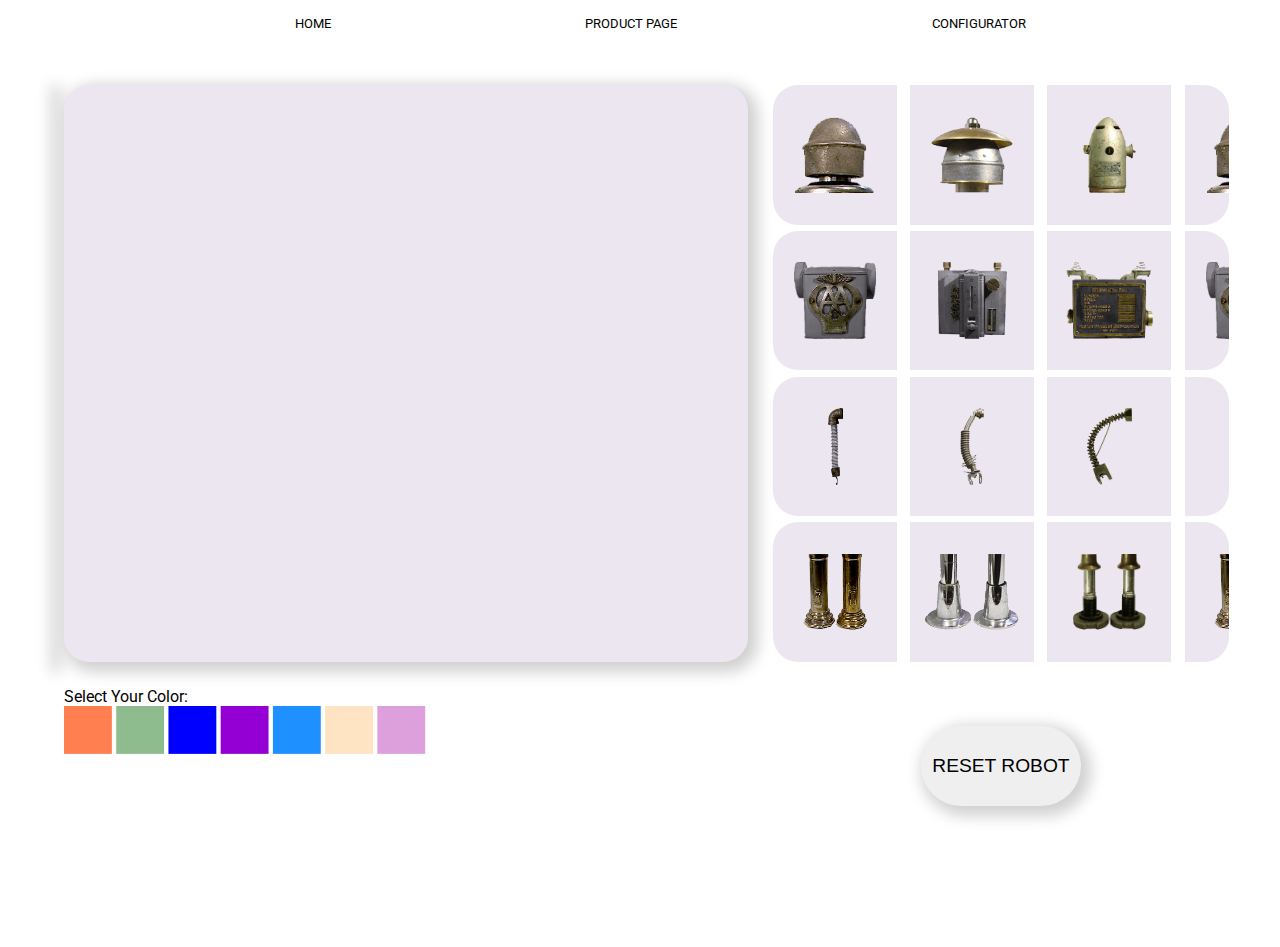
==== commit ec9da927: "Forgot to add all changes. NOW it is working" ====
--- a/assemble.html
+++ b/assemble.html
@@ -7,6 +7,7 @@
 
     <link rel="stylesheet" href="assemble.css" />
     <link rel="stylesheet" href="common.css" />
+    <link rel="stylesheet" href="preview.css" />
 
     <title>Robot assembly</title>
   </head>
@@ -71,22 +72,22 @@
           </div>
           <div id="arms">
             <div class="part_container">
-              <img src="img/arm_1_left.png" data-part="arm_1_left" alt="" />
+              <img src="img/arm_1_left.png" data-part="arm_left_1" alt="" />
             </div>
             <div class="part_container">
-              <img src="img/arm_2_left.png" data-part="arm_2_left" alt="" />
+              <img src="img/arm_2_left.png" data-part="arm_left_2" alt="" />
             </div>
             <div class="part_container">
-              <img src="img/arm_3_left.png" data-part="arm_3_left" alt="" />
+              <img src="img/arm_3_left.png" data-part="arm_left_3" alt="" />
             </div>
             <div class="part_container">
-              <img src="img/arm_1_right.png" data-part="arm_1_right" alt="" />
+              <img src="img/arm_1_right.png" data-part="arm_right_1" alt="" />
             </div>
             <div class="part_container">
-              <img src="img/arm_2_right.png" data-part="arm_2_right" alt="" />
+              <img src="img/arm_2_right.png" data-part="arm_right_2" alt="" />
             </div>
             <div class="part_container">
-              <img src="img/arm_3_right.png" data-part="arm_3_right" alt="" />
+              <img src="img/arm_3_right.png" data-part="arm_right_3" alt="" />
             </div>
           </div>
           <div id="legs">
@@ -185,7 +186,7 @@
 
     <script src="https://cdnjs.cloudflare.com/ajax/libs/gsap/3.6.0/gsap.min.js"></script>
     
-    <script src="toggle.js"></script>
-    <script src="color.js"></script>
+    <script type="module" src="toggle.js"></script>
+    <!-- <script type="module" src="color.js"></script> -->
   </body>
 </html>
--- a/common.css
+++ b/common.css
@@ -73,7 +73,7 @@
 }
 
 /*PREVIEW PAGE*/
-#preview {
+/* #preview {
   display: flex;
   justify-content: center;
   align-items: center;
@@ -93,4 +93,4 @@
   #preview svg {
     width: 60%;
   }
-}
+} */
--- a/preview.css
+++ b/preview.css
@@ -0,0 +1,35 @@
+/* Stylesheet for robot body parts in the PREVIEW */
+
+/* variables defned here */
+/* :root {
+    /* body img measurements */
+/* --body-width: 200px;
+    --body-height: 223px;
+}  */
+
+.part_container img {
+    pointer-events: none;
+}
+
+#preview {
+    display: flex;
+    justify-content: center;
+    align-items: center;
+}
+
+#preview svg {
+    width: 80%;
+    max-width: 80%;
+    position: absolute;
+}
+
+.hide {
+    display: none;
+}
+
+@media only screen and (min-width: 1400px) {
+
+    #preview svg {
+    width: 60%;
+}
+}
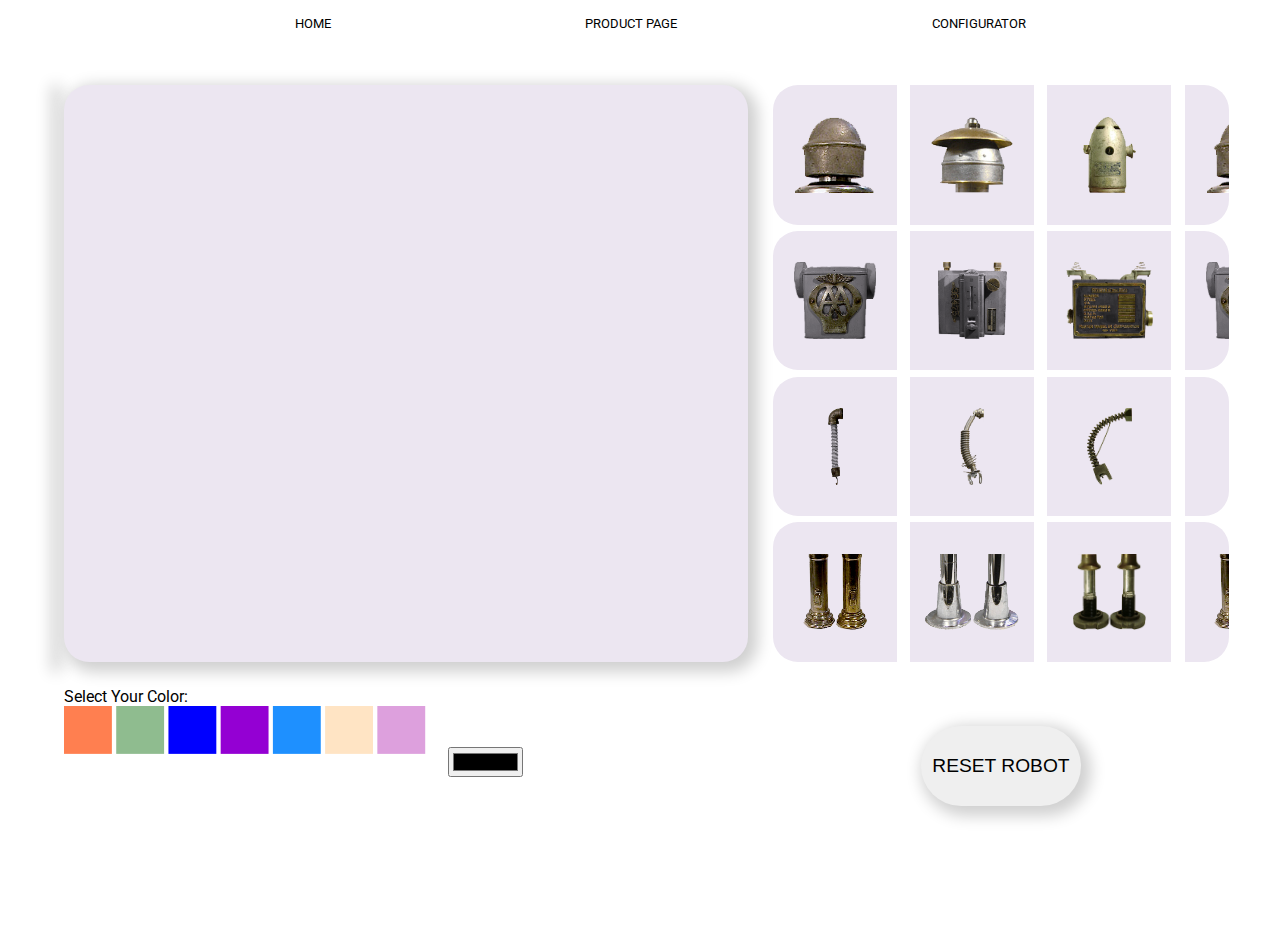
==== commit f2e4269a: "Merge branch 'main' into get_back_item_list" ====
--- a/assemble.html
+++ b/assemble.html
@@ -179,13 +179,16 @@
               fill="plum"
             />
           </svg>
+          <div class="color_btn">
+            <input type="color" />
+          </div>
         </section>
         <div id="btn"><button>reset robot</button></div>
       </div>
     </main>
 
     <script src="https://cdnjs.cloudflare.com/ajax/libs/gsap/3.6.0/gsap.min.js"></script>
-    
+
     <script type="module" src="toggle.js"></script>
     <!-- <script type="module" src="color.js"></script> -->
   </body>
--- a/assemble.css
+++ b/assemble.css
@@ -15,9 +15,9 @@
 
 /*FOR COLORING OF SVGs TO WORK*/
 
-#body_1_img {
+/* #body_1_img {
   pointer-events: none;
-}
+} */
 svg {
   pointer-events: none;
 }
@@ -34,8 +34,15 @@
   pointer-events: all;
 }
 
+input {
+  position: absolute;
+  top: 83%;
+  left: 35%;
+  width: 75px;
+  height: 30px;
+}
+
 /* --- MOBILE VIEW --- */
-
 @media only screen and (max-width: 699px) {
   #configurator {
     padding: 3vw;
--- a/common.css
+++ b/common.css
@@ -1,6 +1,7 @@
 /**MISSING  BACKGROUND COLOR**/
 /**MISSING BACKGROUND COLOR OR IMG**/
 @import url("https://fonts.googleapis.com/css2?family=Roboto&display=swap");
+
 body {
   margin: 0;
   padding: 0;
@@ -14,7 +15,6 @@
 }
 
 .active {
-  text-decoration: underline;
   background-color: rgb(82, 81, 81, 0.9);
 }
 
@@ -34,8 +34,9 @@
   text-decoration: none;
 }
 
-li a:hover {
-  text-decoration: underline;
+li a:hover li a:active {
+  color: hotpink;
+  text-decoration: none;
   cursor: pointer;
 }
 li a:visited {
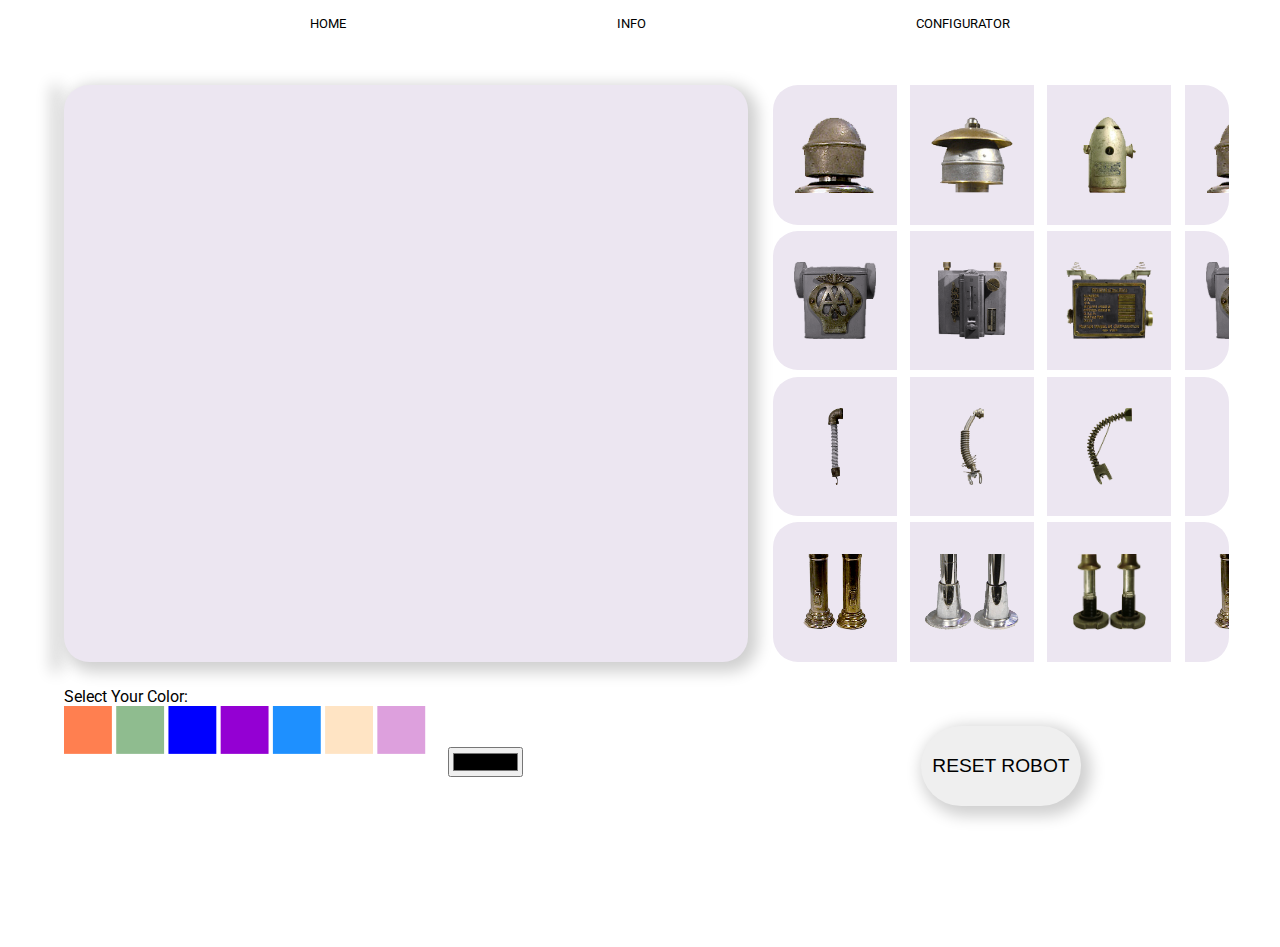
==== commit 55c30904: "new scrolling  page added + navigation unified" ====
--- a/assemble.html
+++ b/assemble.html
@@ -13,13 +13,11 @@
   </head>
 
   <body>
-    <div id="nav">
-      <ul>
-        <li><a href="/index.html"> home</a></li>
-        <li><a href="/scrolling.html">product page</a></li>
-        <li><a href="/assemble.html">configurator</a></li>
-      </ul>
-    </div>
+    <ul id="navigation">
+      <li><a href="index.html">HOME</a></li>
+      <li><a href="prescroll.html">INFO</a></li>
+      <li><a href="assemble.html">CONFIGURATOR</a></li>
+    </ul>
     <main>
       <div id="configurator">
         <div id="preview_container">
--- a/common.css
+++ b/common.css
@@ -18,8 +18,9 @@
   background-color: rgb(82, 81, 81, 0.9);
 }
 
-#nav ul {
+#navigation {
   display: flex;
+  flex-direction: row;
   justify-content: space-evenly;
 }
 ul li {
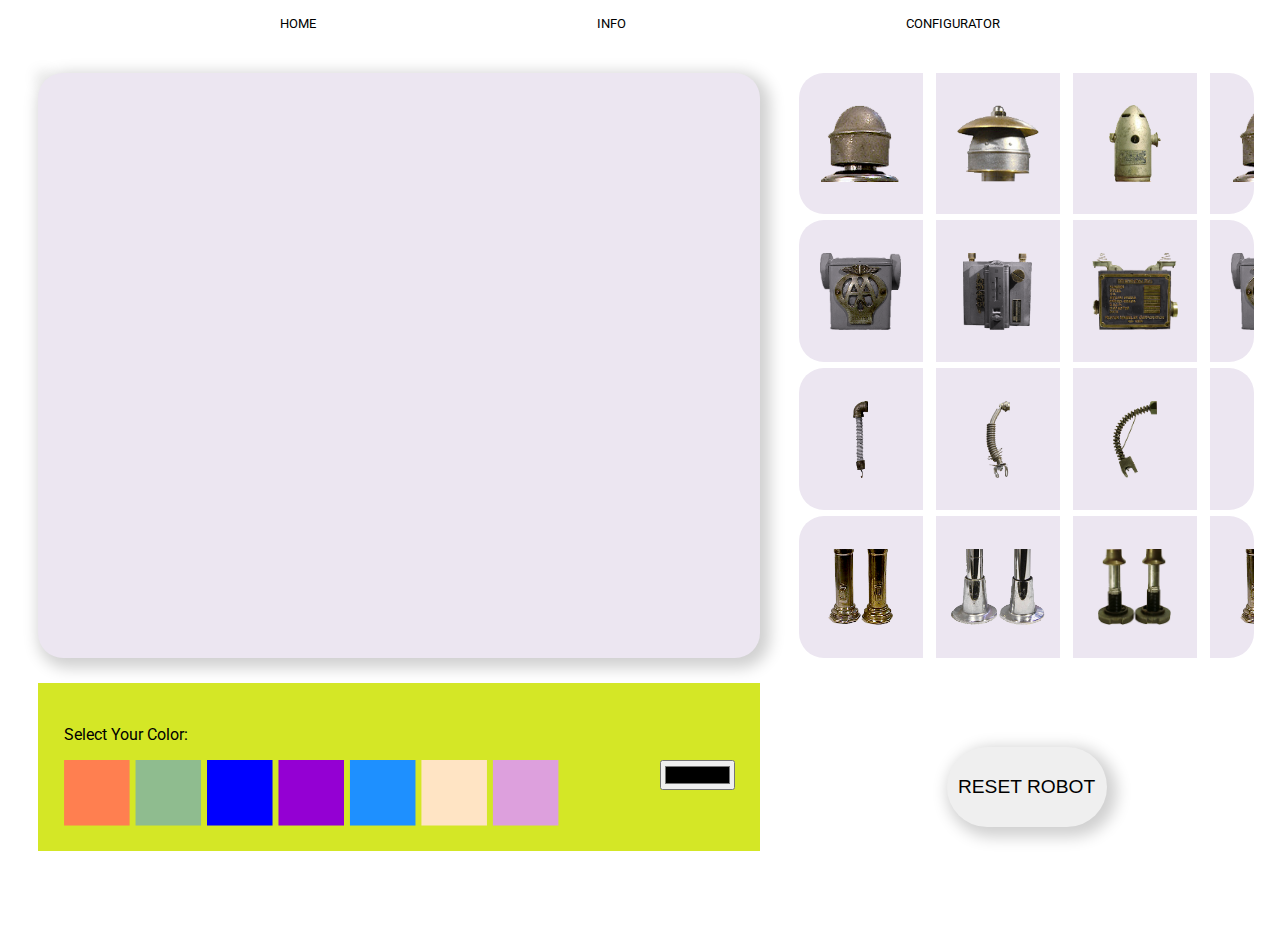
==== commit f8044bc6: "Initail commit" ====
--- a/assemble.html
+++ b/assemble.html
@@ -5,8 +5,8 @@
     <meta http-equiv="X-UA-Compatible" content="IE=edge" />
     <meta name="viewport" content="width=device-width, initial-scale=1.0" />
 
+    <link rel="stylesheet" href="common.css" />
     <link rel="stylesheet" href="assemble.css" />
-    <link rel="stylesheet" href="common.css" />
     <link rel="stylesheet" href="preview.css" />
 
     <title>Robot assembly</title>
@@ -20,12 +20,11 @@
     </ul>
     <main>
       <div id="configurator">
-        <div id="preview_container">
-          <!-- APPEND CREATED LIST HERE -->
+        <div id="holding_box">
           <section id="chosen">
             <ul></ul>
           </section>
-          <div id="preview"></div>
+          <div id="preview"><!-- APPEND SVG HERE --></div>
         </div>
         <div id="bodyparts">
           <div id="heads">
@@ -111,74 +110,76 @@
         </div>
 
         <section id="colors">
-          Select Your Color:
-          <svg viewbox="0 0 800 200">
-            <rect
-              class="color_btn"
-              x="0"
-              width="55
-          "
-              height="55
-          "
-              fill="coral"
-            />
-            <rect
-              class="color_btn"
-              x="60"
-              width="55
+          <p>Select Your Color:</p>
+          <div id="palette">
+            <svg viewbox="0 0 500 55">
+              <rect
+                class="color_btn"
+                x="0"
+                width="55
             "
-              height="55
+                height="55
             "
-              fill="darkseagreen"
-            />
-            <rect
-              class="color_btn"
-              x="120"
-              width="55
-            "
-              height="55
-            "
-              fill="blue"
-            />
-            <rect
-              class="color_btn"
-              x="180"
-              width="55
-            "
-              height="55
-            "
-              fill="darkviolet"
-            />
-            <rect
-              class="color_btn"
-              x="240"
-              width="55
-            "
-              height="55
-            "
-              fill="dodgerblue"
-            />
-            <rect
-              class="color_btn"
-              x="300"
-              width="55
-            "
-              height="55
-            "
-              fill="bisque"
-            />
-            <rect
-              class="color_btn"
-              x="360"
-              width="55
-            "
-              height="55
-            "
-              fill="plum"
-            />
-          </svg>
-          <div class="color_btn">
-            <input type="color" />
+                fill="coral"
+              />
+              <rect
+                class="color_btn"
+                x="60"
+                width="55
+              "
+                height="55
+              "
+                fill="darkseagreen"
+              />
+              <rect
+                class="color_btn"
+                x="120"
+                width="55
+              "
+                height="55
+              "
+                fill="blue"
+              />
+              <rect
+                class="color_btn"
+                x="180"
+                width="55
+              "
+                height="55
+              "
+                fill="darkviolet"
+              />
+              <rect
+                class="color_btn"
+                x="240"
+                width="55
+              "
+                height="55
+              "
+                fill="dodgerblue"
+              />
+              <rect
+                class="color_btn"
+                x="300"
+                width="55
+              "
+                height="55
+              "
+                fill="bisque"
+              />
+              <rect
+                class="color_btn"
+                x="360"
+                width="55
+              "
+                height="55
+              "
+                fill="plum"
+              />
+            </svg>
+            <div class="color_btn">
+              <input type="color" />
+            </div>
           </div>
         </section>
         <div id="btn"><button>reset robot</button></div>
--- a/common.css
+++ b/common.css
@@ -19,6 +19,7 @@
 }
 
 #navigation {
+  padding: 0px;
   display: flex;
   flex-direction: row;
   justify-content: space-evenly;
@@ -74,6 +75,15 @@
   transform: rotateY(900deg);
 }
 
+@media only screen and (max-width: 699px) {
+
+  #navigation {
+    position: absolute;
+
+  }
+
+}
+
 /*PREVIEW PAGE*/
 /* #preview {
   display: flex;
--- a/assemble.css
+++ b/assemble.css
@@ -9,9 +9,9 @@
   display: none;
 }
 
-body {
+/* body {
   margin: 0px;
-}
+} */
 
 /*FOR COLORING OF SVGs TO WORK*/
 
@@ -35,78 +35,128 @@
 }
 
 input {
-  position: absolute;
-  top: 83%;
-  left: 35%;
   width: 75px;
   height: 30px;
 }
 
+ /* --- THE BAR THAT SHOWS WHAT PARTS HAVE BEEN SELECTED --- */
+  
+  #chosen {
+    background-color: rgb(236, 230, 241);
+    position: absolute;
+    border-radius: 15px;
+    -webkit-border-radius: 25px;
+    -moz-border-radius: 25px;
+    -ms-border-radius: 25px;
+    -o-border-radius: 25px;
+    box-shadow: 5px 5px 15px 5px #d0d0d0;
+  }
+
+  #chosen ul {
+    list-style-type: none;
+    display: flex;
+    flex-direction: column;
+    margin: auto;
+
+    padding: 0;
+  }
+  #chosen ul li {
+    padding: 0.3vw;
+  }
+
+  #chosen ul li img {
+    height: 3em;
+    margin: auto;
+    display: block;
+  }
+
 /* --- MOBILE VIEW --- */
 @media only screen and (max-width: 699px) {
+
   #configurator {
-    padding: 3vw;
+    padding: 2vw;
     width: 100vw;
     /* height: 100vh;
         overflow: hidden; */
     overflow-y: scroll;
     scroll-behavior: smooth;
-  }
-
+    display: grid;
+    grid-template-areas: "preview" "bodyparts" "colors" "reset";
+    grid-template-rows: 94vw 90vw 30vw 20vw;
+    row-gap: 3vw;
+  }
+
+  #navigation {
+      width: 100vw;
+      height: 4vw;
+      background-color: aquamarine;
+    }
   /* #preview_container only here to fix #preview and hide scroll content behind it - maybe there's a better solution? */
-  #preview_container {
-    /* background-color: darkmagenta; */
-    position: fixed;
-    top: 0vw;
-    left: 0vw;
-    width: 100vw;
-    height: 100vw;
+  
+
+  #preview {
+    background-color: rgb(66, 187, 72);
+    /* border-radius: 15px;
+    -webkit-border-radius: 15px;
+    -moz-border-radius: 15px;
+    -ms-border-radius: 15px;
+    -o-border-radius: 15px; */
+    /* box-shadow: 5px 5px 5px 0px #3d3c3c; */
+
+  }
+
+  #bodyparts {
+    background-color: aquamarine;
+    grid-area: bodyparts;
+    display: flex;
+    flex-direction: column;
+    justify-content: space-between;    
+  }
+
+  #bodyparts > div {
+    
+    /* width: 94vw; */
+    height: 20vw;
+    display: grid;
+    grid-template-columns: repeat(6, 25%);
+    grid-gap: 5%;
+    overflow-x: scroll;
+    scroll-behavior: smooth;
+  }
+
+  .part_container {
+    background-color: rgb(184, 140, 226);
+    border: 1px black solid;
     display: flex;
     justify-content: center;
     align-items: center;
   }
 
-  #preview {
-    width: 94vw;
-    height: 94vw;
-  }
-
-  #bodyparts {
-    margin-top: 100vw;
-    width: 94vw;
-  }
-
-  #bodyparts > div {
-    width: 94vw;
-    height: 30vw;
-    margin-top: 3vw;
-    display: grid;
-    grid-template-columns: repeat(6, 35%);
-    grid-gap: 2%;
-    overflow-x: scroll;
-    scroll-behavior: smooth;
-  }
-
-  .part_container {
+  .part_container img {
+    height: 15vw;
+    
+  }
+
+  #colors {
+    background-color: rgb(212, 231, 38);
+    grid-area: colors;
+    padding: 2vw;
+  }
+
+  #palette {
+    display: flex;
+  }
+
+  #btn {
+    grid-area: reset;
     display: flex;
     justify-content: center;
-    align-items: center;
-  }
-
-  .part_container img {
-    max-height: 20vw;
-  }
-
-  #colors {
-    margin-top: 3vw;
-    width: 94vw;
-    height: 94vw;
-  }
-
-  #activator {
-    margin-top: 3vw;
-    width: 94vw;
-    height: 94vw;
+  }
+
+  button {
+    font-size: 1rem;
+    width: 100%;
+    height: 90%;
   }
 }
 
@@ -116,51 +166,22 @@
   #configurator {
     width: 100vw;
     height: 100vh;
-    padding: 3vw;
+    padding: 2vw 3vw 3vw 3vw;
     display: grid;
     grid-template-areas:
       "preview bodyparts"
       "colors reset";
     grid-template-columns: 60% 40%;
     grid-template-rows: 70% 20%;
+    gap: 2vw 2vw;
   }
   /* Here the preview_container takes up the grid area, but only serves to contain the #preview */
-  #preview_container {
+  /* #preview_container {
     grid-area: preview;
     margin: 0 1vw;
     display: flex;
     gap: 1vw;
-  }
-
-  #chosen {
-    background-color: rgb(236, 230, 241);
-    position: relative;
-    border-radius: 15px;
-    -webkit-border-radius: 25px;
-    -moz-border-radius: 25px;
-    -ms-border-radius: 25px;
-    -o-border-radius: 25px;
-    box-shadow: 5px 5px 15px 5px #d0d0d0;
-  }
-
-  #chosen ul {
-    list-style-type: none;
-    display: flex;
-    flex-direction: column;
-    margin: auto;
-
-    padding: 0;
-  }
-  #chosen ul li {
-    padding: 0.3vw;
-  }
-
-  #chosen ul li img {
-    height: 3em;
-    margin: auto;
-    display: block;
-  }
-  /*CHOSEN PARTS TO ANIMATE*/
+  } */
 
   #preview {
     background-color: rgb(236, 230, 241);
@@ -173,6 +194,8 @@
     -ms-border-radius: 25px;
     -o-border-radius: 25px;
     box-shadow: 5px 5px 15px 5px #d0d0d0;
+    /* z-index: -1; */
+    /* This needs fixing */
   }
 
   /* See preview.css for positioning of the robot body parts */
@@ -215,10 +238,15 @@
   }
 
   #colors {
+    background-color: rgb(212, 231, 38);
     grid-area: colors;
-    margin: 2vw 0 0 0;
-    padding-left: 2vw;
-  }
+    padding: 2vw;
+  }
+
+  #palette {
+    display: flex;
+  }
+
   .color_btn:hover {
     cursor: pointer;
   }
@@ -243,7 +271,7 @@
   }
 }
 
-/* Animation classes */
+/* ANIMATION CLASSES */
 
 /* Create animation for adding a feature */
 .animate-feature-in {
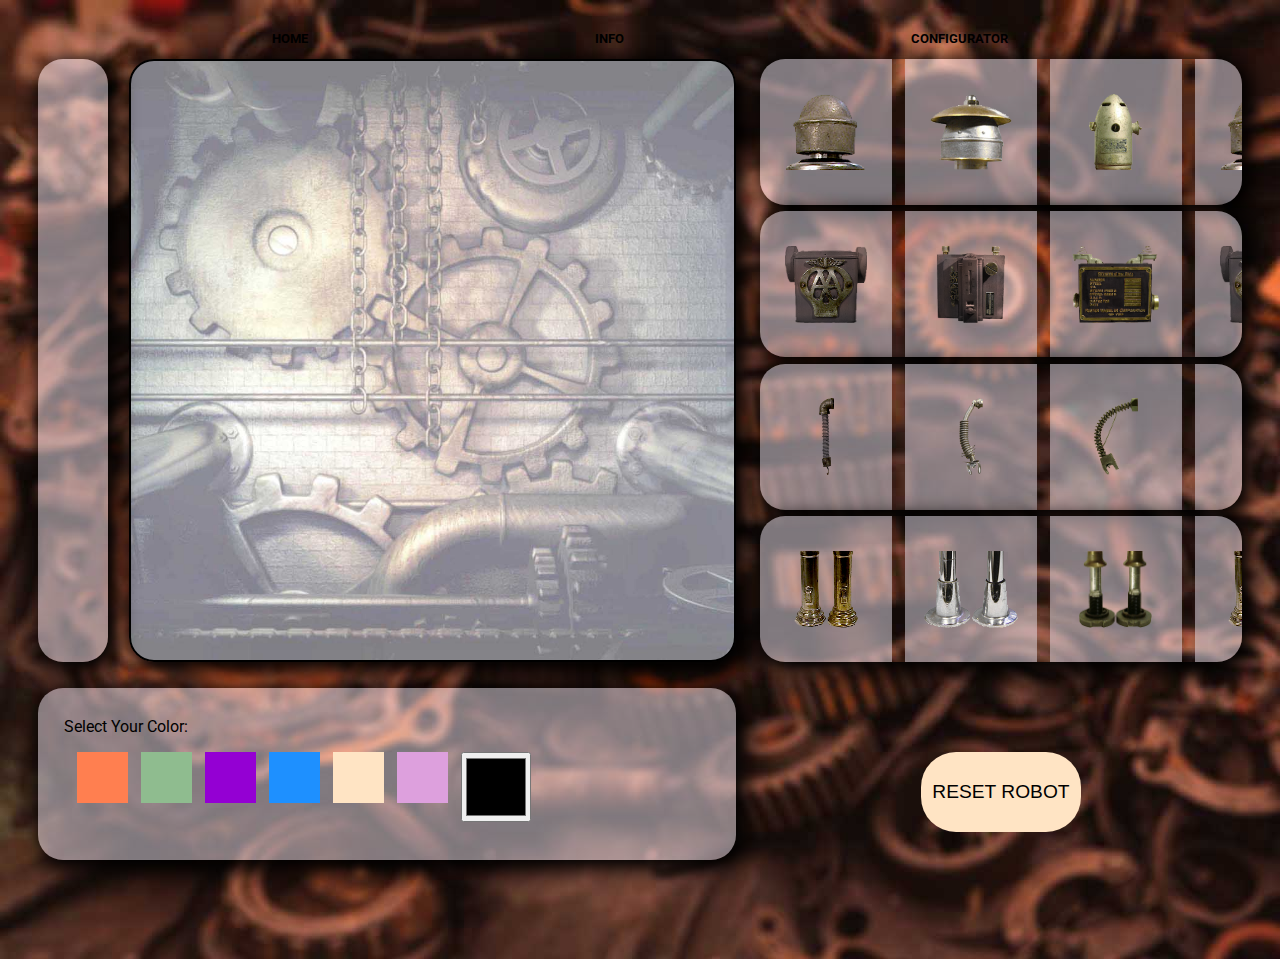
==== commit b0d7359b: "Merge branch 'main' into more_css" ====
--- a/assemble.html
+++ b/assemble.html
@@ -112,71 +112,13 @@
         <section id="colors">
           <p>Select Your Color:</p>
           <div id="palette">
-            <svg viewbox="0 0 500 55">
-              <rect
-                class="color_btn"
-                x="0"
-                width="55
-            "
-                height="55
-            "
-                fill="coral"
-              />
-              <rect
-                class="color_btn"
-                x="60"
-                width="55
-              "
-                height="55
-              "
-                fill="darkseagreen"
-              />
-              <rect
-                class="color_btn"
-                x="120"
-                width="55
-              "
-                height="55
-              "
-                fill="blue"
-              />
-              <rect
-                class="color_btn"
-                x="180"
-                width="55
-              "
-                height="55
-              "
-                fill="darkviolet"
-              />
-              <rect
-                class="color_btn"
-                x="240"
-                width="55
-              "
-                height="55
-              "
-                fill="dodgerblue"
-              />
-              <rect
-                class="color_btn"
-                x="300"
-                width="55
-              "
-                height="55
-              "
-                fill="bisque"
-              />
-              <rect
-                class="color_btn"
-                x="360"
-                width="55
-              "
-                height="55
-              "
-                fill="plum"
-              />
-            </svg>
+            <div class="color_btn" style="background-color: coral"></div>
+            <div class="color_btn" style="background-color: darkseagreen"></div>
+            <div class="color_btn" style="background-color: darkviolet"></div>
+            <div class="color_btn" style="background-color: dodgerblue"></div>
+            <div class="color_btn" style="background-color: bisque"></div>
+            <div class="color_btn" style="background-color: plum"></div>
+
             <div class="color_btn">
               <input type="color" />
             </div>
--- a/common.css
+++ b/common.css
@@ -23,12 +23,21 @@
   display: flex;
   flex-direction: row;
   justify-content: space-evenly;
+  height: 27px;
+  /* position: fixed;
+  width: 100%;
+  background-color: ivory;
+
+  height: 27px;
+  margin-top: 0; */
 }
 ul li {
   list-style: none;
   text-transform: uppercase;
   color: black;
   font-size: 0.8rem;
+  font-weight: bold;
+  padding: 15px;
 }
 
 li a {
@@ -37,7 +46,7 @@
 }
 
 li a:hover li a:active {
-  color: hotpink;
+  color: rgb(100, 100, 207);
   text-decoration: none;
   cursor: pointer;
 }
@@ -52,23 +61,24 @@
   width: 10rem;
   height: 5rem;
   border: none;
-  border-radius: 45px;
-  -webkit-border-radius: 45px;
-  -moz-border-radius: 45px;
-  -ms-border-radius: 45px;
-  -o-border-radius: 45px;
+  border-radius: 35px;
+  -webkit-border-radius: 35px;
+  -moz-border-radius: 35px;
+  -ms-border-radius: 35px;
+  -o-border-radius: 35px;
   transition: transform 0.2s, background-color 0s 0.1s, color 0s 0.1s;
   -webkit-transition: transform 0.2s, background-color 0s 0.1s, color 0s 0.1s;
   -moz-transition: transform 0.2s, background-color 0s 0.1s, color 0s 0.1s;
   -ms-transition: transform 0.2s, background-color 0s 0.1s, color 0s 0.1s;
   -o-transition: transform 0.2s, background-color 0s 0.1s, color 0s 0.1s;
-  box-shadow: 5px 5px 15px 5px #d0d0d0;
+  cursor: pointer;
+  background-color: bisque;
 }
 
 #btn:hover,
 button:hover {
   transform: rotateY(180deg);
-  color: hotpink;
+  color: rgb(100, 100, 207);
 }
 
 #btn:hover #btn {
@@ -76,12 +86,9 @@
 }
 
 @media only screen and (max-width: 699px) {
-
   #navigation {
     position: absolute;
-
   }
-
 }
 
 /*PREVIEW PAGE*/
--- a/assemble.css
+++ b/assemble.css
@@ -9,9 +9,9 @@
   display: none;
 }
 
-/* body {
-  margin: 0px;
-} */
+body {
+  background-image: url(./img/scrap_background.jpg);
+}
 
 /*FOR COLORING OF SVGs TO WORK*/
 
@@ -32,47 +32,54 @@
 
 .color_btn {
   pointer-events: all;
+  width: 4vw;
+  height: 4vw;
+  margin-left: 1vw;
+}
+
+.color_btn:hover {
+  transform: scale(0.8);
 }
 
 input {
-  width: 75px;
-  height: 30px;
-}
+  width: 70px;
+  height: 70px;
+}
+
 
  /* --- THE BAR THAT SHOWS WHAT PARTS HAVE BEEN SELECTED --- */
   
-  #chosen {
-    background-color: rgb(236, 230, 241);
-    position: absolute;
-    border-radius: 15px;
+ #chosen {
+    background-color: rgba(236, 230, 241, 0.5);
+    width: 100%;
+    position: relative;
+    border-radius: 25px;
     -webkit-border-radius: 25px;
     -moz-border-radius: 25px;
     -ms-border-radius: 25px;
     -o-border-radius: 25px;
-    box-shadow: 5px 5px 15px 5px #d0d0d0;
-  }
-
-  #chosen ul {
-    list-style-type: none;
-    display: flex;
-    flex-direction: column;
-    margin: auto;
-
-    padding: 0;
-  }
-  #chosen ul li {
-    padding: 0.3vw;
-  }
-
-  #chosen ul li img {
-    height: 3em;
-    margin: auto;
-    display: block;
-  }
+    box-shadow: 5px 5px 20px 5px #000000;
+ }
+
+#chosen ul {
+  list-style-type: none;
+  display: flex;
+  flex-direction: column;
+  margin: auto;
+  padding: 0;
+}
+#chosen ul li {
+  padding: 0.3vw;
+}
+
+#chosen ul li img {
+  height: 3em;
+  margin: auto;
+  display: block;
+}
 
 /* --- MOBILE VIEW --- */
 @media only screen and (max-width: 699px) {
-
   #configurator {
     padding: 2vw;
     width: 100vw;
@@ -87,12 +94,19 @@
   }
 
   #navigation {
-      width: 100vw;
-      height: 4vw;
-      background-color: aquamarine;
-    }
+    width: 100vw;
+    height: 4vw;
+    background-color: aquamarine;
+    z-index: 1;
+  }
   /* #preview_container only here to fix #preview and hide scroll content behind it - maybe there's a better solution? */
-  
+
+  #holding_box {
+    grid-area: preview;
+    display: grid;
+    grid-template-columns: 15% 82%;
+    gap: 3%;
+  }
 
   #preview {
     background-color: rgb(66, 187, 72);
@@ -102,7 +116,13 @@
     -ms-border-radius: 15px;
     -o-border-radius: 15px; */
     /* box-shadow: 5px 5px 5px 0px #3d3c3c; */
-
+  }
+
+  #chosen ul {
+    padding-top: 15vw;
+  }
+  #chosen ul li {
+    margin-top: 1vw;
   }
 
   #bodyparts {
@@ -110,11 +130,10 @@
     grid-area: bodyparts;
     display: flex;
     flex-direction: column;
-    justify-content: space-between;    
+    justify-content: space-between;
   }
 
   #bodyparts > div {
-    
     /* width: 94vw; */
     height: 20vw;
     display: grid;
@@ -134,7 +153,6 @@
 
   .part_container img {
     height: 15vw;
-    
   }
 
   #colors {
@@ -145,6 +163,8 @@
 
   #palette {
     display: flex;
+    /* height: 100%;
+    width: 100%; */
   }
 
   #btn {
@@ -166,14 +186,14 @@
   #configurator {
     width: 100vw;
     height: 100vh;
-    padding: 2vw 3vw 3vw 3vw;
+    padding: 0vw 3vw 3vw 3vw;
     display: grid;
     grid-template-areas:
       "preview bodyparts"
       "colors reset";
-    grid-template-columns: 60% 40%;
-    grid-template-rows: 70% 20%;
-    gap: 2vw 2vw;
+    grid-template-columns: 58% 40%;
+    grid-template-rows: 70% 25%;
+    gap: 3% 2%;
   }
   /* Here the preview_container takes up the grid area, but only serves to contain the #preview */
   /* #preview_container {
@@ -183,32 +203,56 @@
     gap: 1vw;
   } */
 
+  #holding_box {
+    /* width: 100%;
+    height: 100%; */
+    grid-area: preview;
+    display: grid;
+    grid-template-columns: 10% 87%;
+    gap: 3%;
+  }
+
   #preview {
-    background-color: rgb(236, 230, 241);
-    position: relative;
-    height: 100%;
-    width: 100%;
+    width: 100%
     border-radius: 25px;
     -webkit-border-radius: 25px;
     -moz-border-radius: 25px;
     -ms-border-radius: 25px;
     -o-border-radius: 25px;
-    box-shadow: 5px 5px 15px 5px #d0d0d0;
-    /* z-index: -1; */
-    /* This needs fixing */
+    box-shadow: 5px 5px 20px 5px #000000;
+  }
+
+  #chosen ul {
+    list-style-type: none;
+    height: 90%;
+    display: flex;
+    flex-direction: column;
+    justify-content: space-around;
+    margin: auto;
+    padding-top: 5vw;
+  }
+  #chosen ul li {
+    padding: 0.3vw;
+  }
+
+  #chosen ul li img {
+    height: 4vw;
+    margin: auto;
+    display: block;
   }
 
   /* See preview.css for positioning of the robot body parts */
 
   #bodyparts {
     grid-area: bodyparts;
-    margin: 0 1vw;
+    /* margin: 0 1vw; */
     display: flex;
     flex-direction: column;
     gap: 0.5vw;
   }
 
   #bodyparts > div {
+    box-shadow: 5px 5px 20px 5px #000000;
     width: 100%;
     height: 18vw;
     display: grid;
@@ -220,7 +264,7 @@
   }
 
   .part_container {
-    background-color: rgb(236, 230, 241);
+    background-color: rgba(236, 230, 241, 0.5);
     border: 0.5px lightgray;
     margin-right: 1vw;
     height: 100%;
@@ -238,13 +282,24 @@
   }
 
   #colors {
-    background-color: rgb(212, 231, 38);
+    background-color: rgba(236, 230, 241, 0.5);
     grid-area: colors;
-    padding: 2vw;
+    padding: 1vw 2vw 2vw 2vw;
+    border-radius: 25px;
+    -webkit-border-radius: 25px;
+    -moz-border-radius: 25px;
+    -ms-border-radius: 25px;
+    -o-border-radius: 25px;
+    box-shadow: 5px 5px 20px 5px #000000;
+    height:80%;
   }
 
   #palette {
     display: flex;
+  }
+
+  #palette svg {
+    width: 80%;
   }
 
   .color_btn:hover {
--- a/preview.css
+++ b/preview.css
@@ -13,14 +13,23 @@
 
 #preview {
     display: flex;
+    border: 2px black solid;
     justify-content: center;
     align-items: center;
+    background-image: url(./img/preview_background.jpg);
+    background-size: cover;
+    background-position-x: center;
 }
 
 #preview svg {
     width: 80%;
     max-width: 80%;
     position: absolute;
+}
+
+.shadows {
+    -webkit-filter: drop-shadow(5px 5px 5px rgb(0, 0, 0));
+    filter: drop-shadow(5px 5px 5px rgb(0, 0, 0));
 }
 
 .hide {
